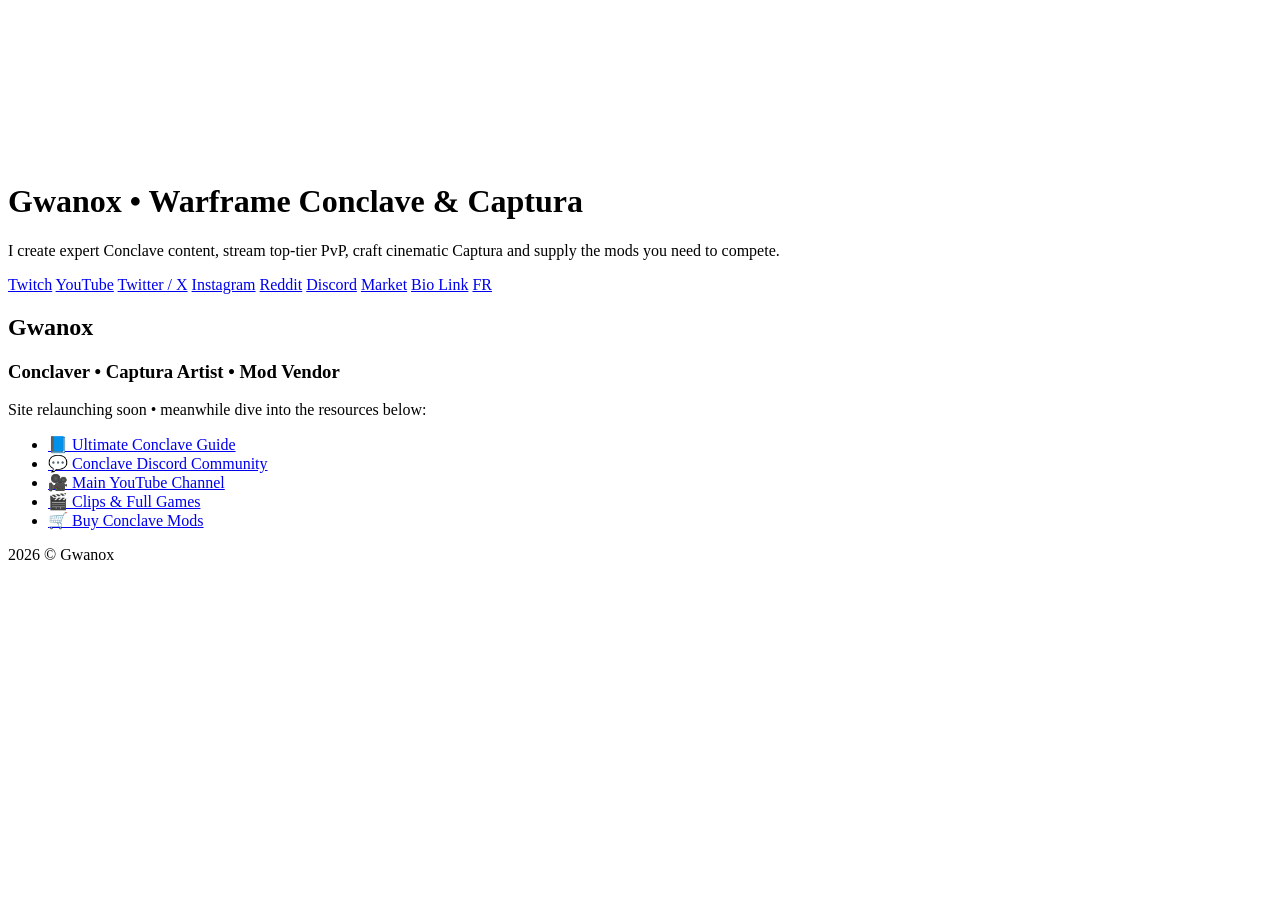
==== index.html @ 88975726 "Create index.html" ====
<!DOCTYPE html>
<html lang="en">
<head>
    <meta charset="UTF-8">
    <meta http-equiv="X-UA-Compatible" content="IE=edge">
    <meta name="viewport" content="width=device-width, initial-scale=1">

    <title>Gwanox • Warframe Conclave & Captura</title>

    <!-- Primary Meta Tags -->
    <meta name="description" content="Gwanox • definitive resource for Warframe PvP (Conclave), high-end Captura art, in-depth YouTube guides and a direct marketplace for Conclave mods.">
    <!-- French description for search engines -->
    <meta name="description" lang="fr" content="Gwanox • la référence ultime pour le PvP Conclave de Warframe, le Captura et les guides vidéo, avec un marché direct pour les mods Conclave.">
    <meta name="keywords" content="gwanox, gwan, gwan warframe, gwanox warframe, warframe pvp, warframe conclave, warframe conclave discord, warframe pvp discord, gwan conclave, gwanox conclave, warframe pvp streamer, warframe conclave streamer, warframe captura, warframe captura artist, warframe conclave mods, warframe market conclave, warframe reddit, gwanox bio link, buy conclave mods, warframe pvp farm, warframe pvp guide, warframe conclave guide">
    <meta name="robots" content="index, follow">
    <meta name="author" content="Gwanox">

    <!-- Alternate language versions -->
    <link rel="alternate" hreflang="en" href="https://gwanox.com/">
    <link rel="alternate" hreflang="fr" href="https://gwanox.com/fr/">
    <link rel="alternate" hreflang="x-default" href="https://gwanox.com/">

    <!-- Open Graph / Facebook -->
    <meta property="og:type" content="website">
    <meta property="og:url" content="https://gwanox.com/">
    <meta property="og:title" content="Gwanox • Warframe Conclave & Captura">
    <meta property="og:description" content="Your hub for Warframe Conclave strategy, PvP streams, Captura art, YouTube guides and the most active Conclave Discord community.">
    <meta property="og:locale" content="en_US">
    <meta property="og:locale:alternate" content="fr_FR">
    <meta property="og:image" content="https://gwanox.com/assets/img/preview.png">

    <!-- Twitter -->
    <meta name="twitter:card" content="summary_large_image">
    <meta name="twitter:site" content="@_Gwanox">
    <meta name="twitter:title" content="Gwanox • Warframe Conclave & Captura">
    <meta name="twitter:description" content="Your hub for Warframe Conclave strategy, PvP streams, Captura art, YouTube guides and the most active Conclave Discord community.">
    <meta name="twitter:image" content="https://gwanox.com/assets/img/preview.png">

    <link rel="canonical" href="https://gwanox.com/">
    <link rel="icon" type="image/png" href="https://gwanox.com/assets/img/favicon.png" sizes="any">
    <link rel="apple-touch-icon" href="https://gwanox.com/assets/img/apple-touch-icon.png">

    <!-- Preload/Preconnect for performance -->
    <link rel="preconnect" href="https://fonts.gstatic.com" crossorigin>

    <!-- Global styles & canvas -->
    <link rel="stylesheet" href="/apps/home/css/canvas.css">
    <link rel="stylesheet" href="https://fonts.googleapis.com/css2?family=Poppins:wght@400;700&display=swap">

    <!-- Structured Data -->
    <script type="application/ld+json">
    {
      "@context": "https://schema.org",
      "@graph": [
        {
          "@type": "Person",
          "@id": "https://gwanox.com/#person",
          "name": "Gwanox",
          "alternateName": "Gwan",
          "url": "https://gwanox.com",
          "image": "https://gwanox.com/assets/img/avatar.jpg",
          "description": "Warframe Conclave guide author, PvP streamer, Captura artist and marketplace seller.",
          "jobTitle": ["Content Creator", "Streamer", "Captura Artist"],
          "sameAs": [
            "https://www.twitch.tv/gwanox",
            "https://twitter.com/_Gwanox",
            "https://www.instagram.com/gwanox",
            "https://discord.gg/conclave",
            "https://www.youtube.com/@gwanox",
            "https://www.youtube.com/@gwanox2",
            "https://warframe.market/profile/gwan",
            "https://www.reddit.com/user/gwanox",
            "https://gwanox.bio.link"
          ],
          "knowsAbout": [
            "Warframe",
            "Warframe Conclave",
            "Warframe PvP",
            "Warframe Captura",
            "Digital Extremes"
          ],
          "knowsLanguage": ["English", "French"]
        },
        {
          "@type": "WebSite",
          "@id": "https://gwanox.com/#website",
          "url": "https://gwanox.com",
          "name": "gwanox.com",
          "publisher": { "@id": "https://gwanox.com/#person" },
          "inLanguage": ["en-US", "fr-FR"]
        },
        {
          "@type": "WebPage",
          "@id": "https://gwanox.com/conclave_guide",
          "url": "https://gwanox.com/conclave_guide",
          "name": "Ultimate Warframe Conclave Guide | Gwanox",
          "isPartOf": { "@id": "https://gwanox.com/#website" },
          "primaryImageOfPage": "https://gwanox.com/assets/img/conclave_guide_preview.png",
          "description": "Step-by-step guide to mastering Warframe Conclave PvP by Gwanox.",
          "inLanguage": "en-US"
        },
        {
          "@type": "WebPage",
          "@id": "https://gwanox.com/fr/conclave_guide",
          "url": "https://gwanox.com/fr/conclave_guide",
          "name": "Guide ultime Conclave Warframe | Gwanox",
          "isPartOf": { "@id": "https://gwanox.com/#website" },
          "primaryImageOfPage": "https://gwanox.com/assets/img/conclave_guide_preview.png",
          "description": "Guide détaillé pour maîtriser le PvP Conclave de Warframe par Gwanox.",
          "inLanguage": "fr-FR"
        },
        {
          "@type": "WebPage",
          "@id": "https://discord.gwanox.com",
          "url": "https://discord.gwanox.com",
          "name": "Warframe Conclave Discord Community | Gwanox",
          "isPartOf": { "@id": "https://gwanox.com/#website" },
          "primaryImageOfPage": "https://gwanox.com/assets/img/discord_preview.png",
          "description": "Join the most active Warframe PvP Discord server, hosted by Gwanox.",
          "inLanguage": "en-US"
        },
        {
          "@type": "WebPage",
          "@id": "https://warframe.market/profile/gwan",
          "url": "https://warframe.market/profile/gwan",
          "name": "Buy Warframe Conclave Mods | Gwanox",
          "isPartOf": { "@id": "https://gwanox.com/#website" },
          "primaryImageOfPage": "https://gwanox.com/assets/img/market_preview.png",
          "description": "Purchase Conclave mods directly from Gwanox on Warframe Market.",
          "inLanguage": "en-US"
        },
        {
          "@type": "WebPage",
          "@id": "https://gwanox.bio.link",
          "url": "https://gwanox.bio.link",
          "name": "All Gwanox Links",
          "isPartOf": { "@id": "https://gwanox.com/#website" },
          "description": "Central link-in-bio hub for every Gwanox platform.",
          "inLanguage": "en-US"
        }
      ]
    }
    </script>
</head>
<body class="antialiased bg-black text-white">

    <!-- full-screen animated background -->
    <canvas id="bg-canvas" class="absolute inset-0 -z-10"></canvas>

    <header class="relative z-10 p-6">
        <h1 class="text-3xl font-bold tracking-tight">Gwanox • Warframe Conclave & Captura</h1>
        <p class="mt-2 max-w-xl opacity-80">I create expert Conclave content, stream top-tier PvP, craft cinematic Captura and supply the mods you need to compete.</p>

        <!-- Social links -->
        <nav aria-label="Social links" class="mt-4 flex flex-wrap gap-4 text-sm">
            <a href="https://www.twitch.tv/gwanox" target="_blank" rel="noopener noreferrer">Twitch</a>
            <a href="https://www.youtube.com/@gwanox" target="_blank" rel="noopener noreferrer">YouTube</a>
            <a href="https://twitter.com/_Gwanox" target="_blank" rel="noopener noreferrer">Twitter / X</a>
            <a href="https://www.instagram.com/gwanox" target="_blank" rel="noopener noreferrer">Instagram</a>
            <a href="https://www.reddit.com/user/gwanox" target="_blank" rel="noopener noreferrer">Reddit</a>
            <a href="https://discord.gg/conclave" target="_blank" rel="noopener noreferrer">Discord</a>
            <a href="https://warframe.market/profile/gwan" target="_blank" rel="noopener noreferrer">Market</a>
            <a href="https://gwanox.bio.link" target="_blank" rel="noopener noreferrer">Bio&nbsp;Link</a>
            <a href="/fr/" class="ml-auto underline hover:opacity-80 text-base">FR</a>
        </nav>
    </header>

    <main id="main" class="relative min-h-screen flex items-center justify-center p-4">
        <noscript>
            <p>You are viewing a simplified version of Gwanox.com. Enable JavaScript for the full interactive experience.</p>
        </noscript>

        <!-- Central glassmorphic card -->
        <section id="hero-card" aria-labelledby="hero-title" class="backdrop-blur bg-white/5 rounded-2xl p-8 text-center shadow-lg max-w-lg w-full">
            <h2 id="hero-title" class="text-4xl font-bold mb-2">Gwanox</h2>
            <h3 class="text-xl font-semibold mb-4">Conclaver • Captura Artist • Mod Vendor</h3>
            <p class="mb-6">Site relaunching soon • meanwhile dive into the resources below:</p>
            <ul class="space-y-3 text-lg">
                <li><a href="/conclave_guide" class="underline hover:opacity-80">📘 Ultimate Conclave Guide</a></li>
                <li><a href="https://discord.gwanox.com" class="underline hover:opacity-80">💬 Conclave Discord Community</a></li>
                <li><a href="https://www.youtube.com/@gwanox" class="underline hover:opacity-80">🎥 Main YouTube Channel</a></li>
                <li><a href="https://www.youtube.com/@gwanox2" class="underline hover:opacity-80">🎬 Clips & Full Games</a></li>
                <li><a href="https://warframe.market/profile/gwan" class="underline hover:opacity-80">🛒 Buy Conclave Mods</a></li>
            </ul>
        </section>
    </main>

    <footer class="relative z-10 p-6 text-center opacity-70 text-sm">
        <span id="year"></span> © Gwanox
    </footer>

    <script>
        // Update the year in the footer automatically
        document.getElementById('year').textContent = new Date().getFullYear();
    </script>

    <!-- Main script as a module -->
    <script type="module" src="/apps/home/js/main.js"></script>
</body>
</html>
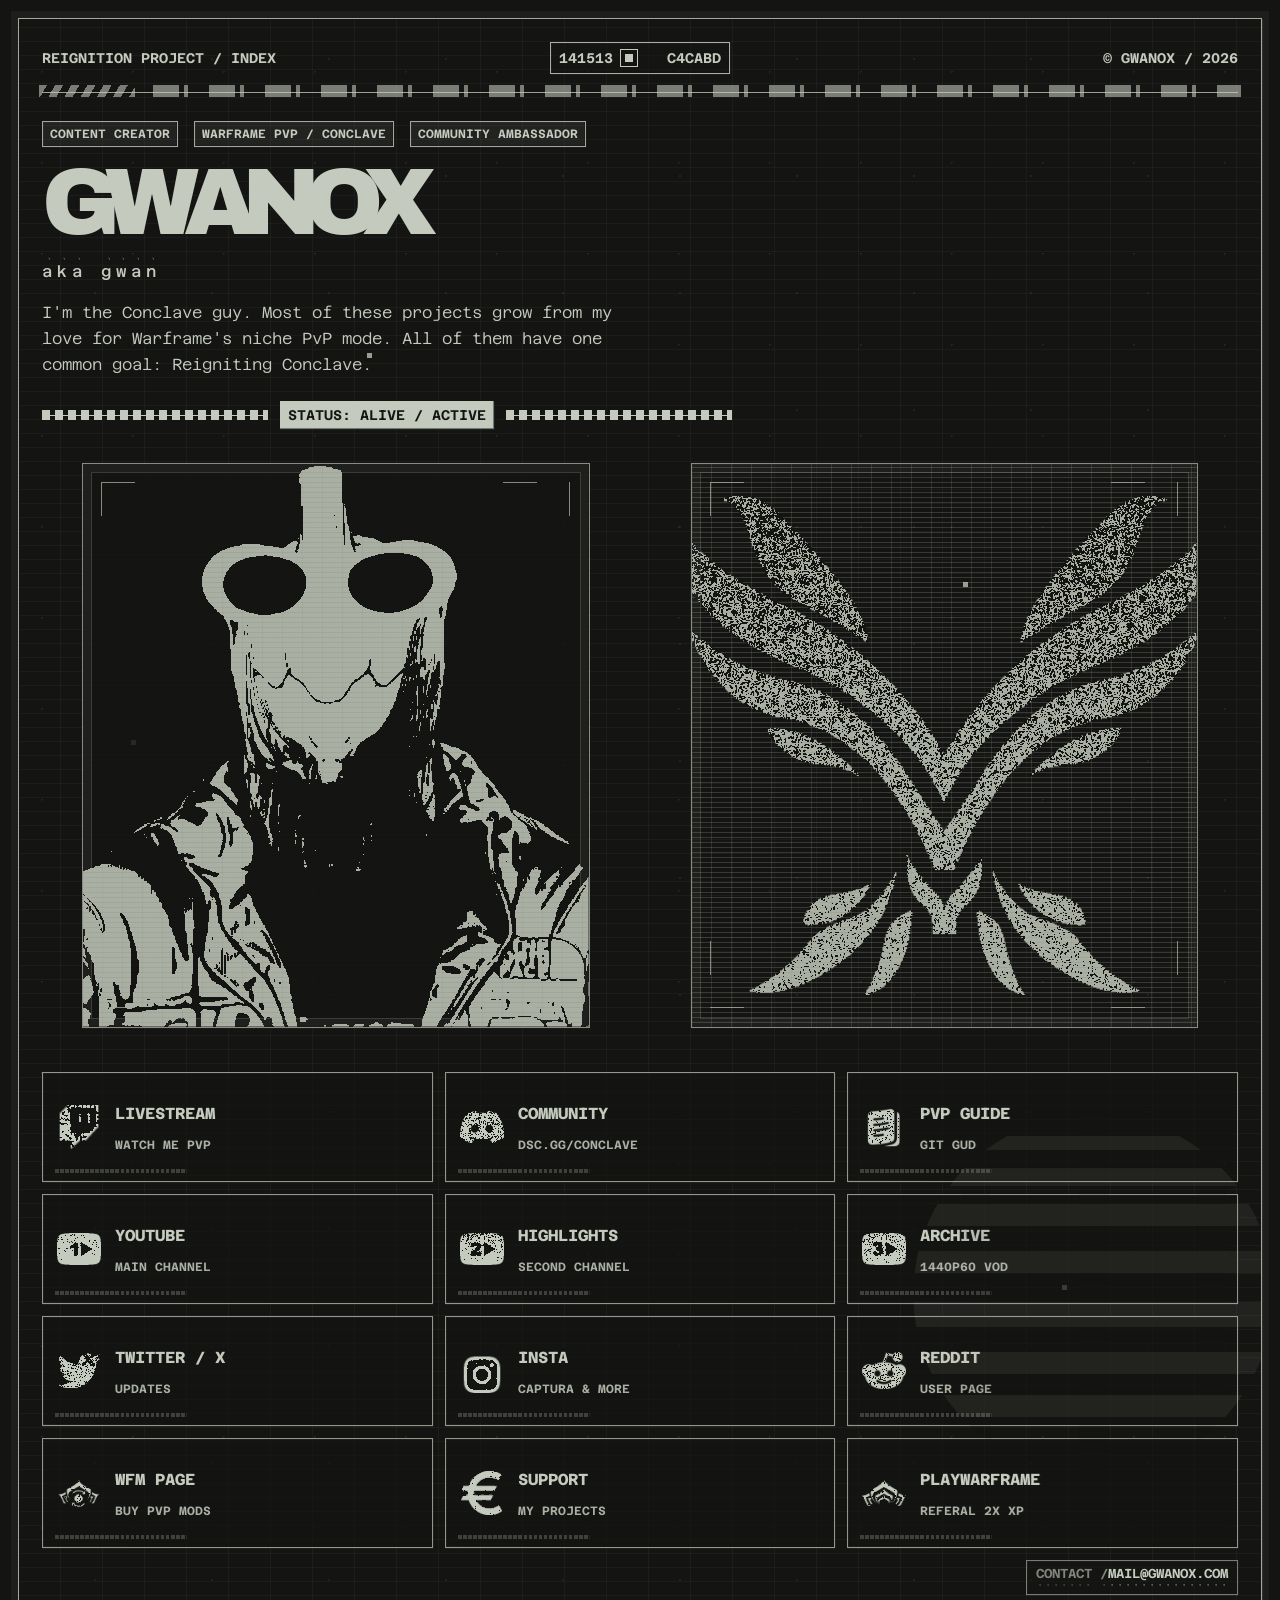
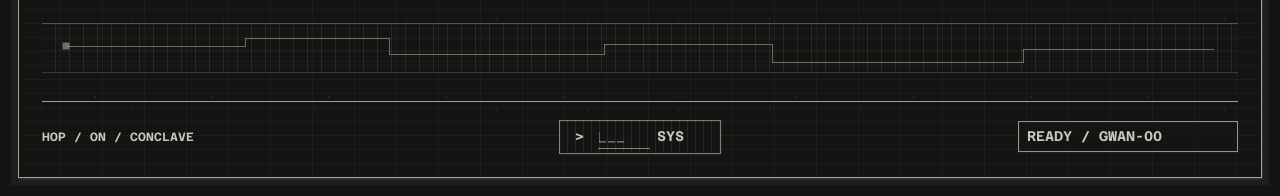
==== commit bae5ec61: "Site 1.0" ====
--- a/index.html
+++ b/index.html
@@ -1,200 +1,547 @@
-<!DOCTYPE html>
+﻿<!doctype html>
 <html lang="en">
 <head>
-    <meta charset="UTF-8">
-    <meta http-equiv="X-UA-Compatible" content="IE=edge">
-    <meta name="viewport" content="width=device-width, initial-scale=1">
-
-    <title>Gwanox • Warframe Conclave & Captura</title>
-
-    <!-- Primary Meta Tags -->
-    <meta name="description" content="Gwanox • definitive resource for Warframe PvP (Conclave), high-end Captura art, in-depth YouTube guides and a direct marketplace for Conclave mods.">
-    <!-- French description for search engines -->
-    <meta name="description" lang="fr" content="Gwanox • la référence ultime pour le PvP Conclave de Warframe, le Captura et les guides vidéo, avec un marché direct pour les mods Conclave.">
-    <meta name="keywords" content="gwanox, gwan, gwan warframe, gwanox warframe, warframe pvp, warframe conclave, warframe conclave discord, warframe pvp discord, gwan conclave, gwanox conclave, warframe pvp streamer, warframe conclave streamer, warframe captura, warframe captura artist, warframe conclave mods, warframe market conclave, warframe reddit, gwanox bio link, buy conclave mods, warframe pvp farm, warframe pvp guide, warframe conclave guide">
-    <meta name="robots" content="index, follow">
-    <meta name="author" content="Gwanox">
-
-    <!-- Alternate language versions -->
-    <link rel="alternate" hreflang="en" href="https://gwanox.com/">
-    <link rel="alternate" hreflang="fr" href="https://gwanox.com/fr/">
-    <link rel="alternate" hreflang="x-default" href="https://gwanox.com/">
-
-    <!-- Open Graph / Facebook -->
-    <meta property="og:type" content="website">
-    <meta property="og:url" content="https://gwanox.com/">
-    <meta property="og:title" content="Gwanox • Warframe Conclave & Captura">
-    <meta property="og:description" content="Your hub for Warframe Conclave strategy, PvP streams, Captura art, YouTube guides and the most active Conclave Discord community.">
-    <meta property="og:locale" content="en_US">
-    <meta property="og:locale:alternate" content="fr_FR">
-    <meta property="og:image" content="https://gwanox.com/assets/img/preview.png">
-
-    <!-- Twitter -->
-    <meta name="twitter:card" content="summary_large_image">
-    <meta name="twitter:site" content="@_Gwanox">
-    <meta name="twitter:title" content="Gwanox • Warframe Conclave & Captura">
-    <meta name="twitter:description" content="Your hub for Warframe Conclave strategy, PvP streams, Captura art, YouTube guides and the most active Conclave Discord community.">
-    <meta name="twitter:image" content="https://gwanox.com/assets/img/preview.png">
-
-    <link rel="canonical" href="https://gwanox.com/">
-    <link rel="icon" type="image/png" href="https://gwanox.com/assets/img/favicon.png" sizes="any">
-    <link rel="apple-touch-icon" href="https://gwanox.com/assets/img/apple-touch-icon.png">
-
-    <!-- Preload/Preconnect for performance -->
-    <link rel="preconnect" href="https://fonts.gstatic.com" crossorigin>
-
-    <!-- Global styles & canvas -->
-    <link rel="stylesheet" href="/apps/home/css/canvas.css">
-    <link rel="stylesheet" href="https://fonts.googleapis.com/css2?family=Poppins:wght@400;700&display=swap">
-
-    <!-- Structured Data -->
-    <script type="application/ld+json">
-    {
-      "@context": "https://schema.org",
-      "@graph": [
-        {
-          "@type": "Person",
-          "@id": "https://gwanox.com/#person",
-          "name": "Gwanox",
-          "alternateName": "Gwan",
-          "url": "https://gwanox.com",
-          "image": "https://gwanox.com/assets/img/avatar.jpg",
-          "description": "Warframe Conclave guide author, PvP streamer, Captura artist and marketplace seller.",
-          "jobTitle": ["Content Creator", "Streamer", "Captura Artist"],
-          "sameAs": [
-            "https://www.twitch.tv/gwanox",
-            "https://twitter.com/_Gwanox",
-            "https://www.instagram.com/gwanox",
-            "https://discord.gg/conclave",
-            "https://www.youtube.com/@gwanox",
-            "https://www.youtube.com/@gwanox2",
-            "https://warframe.market/profile/gwan",
-            "https://www.reddit.com/user/gwanox",
-            "https://gwanox.bio.link"
-          ],
-          "knowsAbout": [
-            "Warframe",
-            "Warframe Conclave",
-            "Warframe PvP",
-            "Warframe Captura",
-            "Digital Extremes"
-          ],
-          "knowsLanguage": ["English", "French"]
-        },
-        {
-          "@type": "WebSite",
-          "@id": "https://gwanox.com/#website",
-          "url": "https://gwanox.com",
-          "name": "gwanox.com",
-          "publisher": { "@id": "https://gwanox.com/#person" },
-          "inLanguage": ["en-US", "fr-FR"]
-        },
-        {
-          "@type": "WebPage",
-          "@id": "https://gwanox.com/conclave_guide",
-          "url": "https://gwanox.com/conclave_guide",
-          "name": "Ultimate Warframe Conclave Guide | Gwanox",
-          "isPartOf": { "@id": "https://gwanox.com/#website" },
-          "primaryImageOfPage": "https://gwanox.com/assets/img/conclave_guide_preview.png",
-          "description": "Step-by-step guide to mastering Warframe Conclave PvP by Gwanox.",
-          "inLanguage": "en-US"
-        },
-        {
-          "@type": "WebPage",
-          "@id": "https://gwanox.com/fr/conclave_guide",
-          "url": "https://gwanox.com/fr/conclave_guide",
-          "name": "Guide ultime Conclave Warframe | Gwanox",
-          "isPartOf": { "@id": "https://gwanox.com/#website" },
-          "primaryImageOfPage": "https://gwanox.com/assets/img/conclave_guide_preview.png",
-          "description": "Guide détaillé pour maîtriser le PvP Conclave de Warframe par Gwanox.",
-          "inLanguage": "fr-FR"
-        },
-        {
-          "@type": "WebPage",
-          "@id": "https://discord.gwanox.com",
-          "url": "https://discord.gwanox.com",
-          "name": "Warframe Conclave Discord Community | Gwanox",
-          "isPartOf": { "@id": "https://gwanox.com/#website" },
-          "primaryImageOfPage": "https://gwanox.com/assets/img/discord_preview.png",
-          "description": "Join the most active Warframe PvP Discord server, hosted by Gwanox.",
-          "inLanguage": "en-US"
-        },
-        {
-          "@type": "WebPage",
-          "@id": "https://warframe.market/profile/gwan",
-          "url": "https://warframe.market/profile/gwan",
-          "name": "Buy Warframe Conclave Mods | Gwanox",
-          "isPartOf": { "@id": "https://gwanox.com/#website" },
-          "primaryImageOfPage": "https://gwanox.com/assets/img/market_preview.png",
-          "description": "Purchase Conclave mods directly from Gwanox on Warframe Market.",
-          "inLanguage": "en-US"
-        },
-        {
-          "@type": "WebPage",
-          "@id": "https://gwanox.bio.link",
-          "url": "https://gwanox.bio.link",
-          "name": "All Gwanox Links",
-          "isPartOf": { "@id": "https://gwanox.com/#website" },
-          "description": "Central link-in-bio hub for every Gwanox platform.",
-          "inLanguage": "en-US"
+  <meta charset="utf-8">
+  <meta http-equiv="X-UA-Compatible" content="IE=edge">
+  <meta name="viewport" content="width=device-width, initial-scale=1">
+  <meta name="color-scheme" content="dark light">
+  <meta name="theme-color" content="#141513">
+
+  <title>Gwanox - Warframe Conclave PvP Resources and Captura</title>
+  <meta name="description" content="Gwanox maintains Warframe Conclave PvP resources: a Conclave guide, live matches, video archives, Captura work, mod inventory, the Conclave Reignited Discord server and a Warframe referral.">
+  <meta name="keywords" content="gwanox, gwan, gwan warframe, warframe pvp, warframe conclave, warframe conclave pvp, warframe conclave guide, warframe pvp guide, conclave mods, conclave discord, conclave reignited, warframe captura, captura artist, warframe market gwan, warframe pvp streamer">
+  <meta name="subject" content="Warframe Conclave PvP resources, guides, streams and Captura by Gwanox">
+  <meta name="classification" content="Warframe Conclave, Warframe PvP, gaming resources">
+  <meta name="robots" content="index, follow, max-image-preview:large">
+  <meta name="author" content="Gwanox">
+  <meta name="creator" content="Gwanox">
+  <meta name="application-name" content="gwanox.com">
+
+  <link rel="canonical" href="https://gwanox.com/">
+  <link rel="alternate" hreflang="en" href="https://gwanox.com/">
+  <link rel="alternate" hreflang="x-default" href="https://gwanox.com/">
+  <link rel="sitemap" type="application/xml" href="/sitemap.xml">
+  <link rel="preload" as="font" href="assets/fonts/AzeretMono-Variable.ttf" type="font/ttf" crossorigin>
+  <link rel="preload" as="font" href="assets/fonts/ArchivoBlack-Regular.ttf" type="font/ttf" crossorigin>
+  <link rel="preload" as="image" href="assets/logos/gwanox.jpg">
+  <link rel="preload" as="image" href="assets/logos/conclave.png">
+  <link rel="icon" type="image/svg+xml" href="data:image/svg+xml,%3Csvg xmlns='http://www.w3.org/2000/svg' viewBox='0 0 32 32'%3E%3Crect width='32' height='32' fill='%23141513'/%3E%3Cpath d='M7 7h18v4H7zm4 7h10v4H11zm-4 7h18v4H7z' fill='%23c4cabd'/%3E%3C/svg%3E">
+  <link rel="apple-touch-icon" href="assets/logos/gwanox.jpg">
+
+  <meta property="og:type" content="website">
+  <meta property="og:site_name" content="gwanox.com">
+  <meta property="og:url" content="https://gwanox.com/">
+  <meta property="og:title" content="Gwanox - Warframe Conclave PvP Resources and Captura">
+  <meta property="og:description" content="Warframe Conclave PvP resources, live matches, video archives, Captura work, mod inventory, Conclave Reignited Discord access and a Warframe referral.">
+  <meta property="og:locale" content="en_US">
+  <meta property="og:image" content="https://gwanox.com/assets/logos/gwanox.jpg">
+  <meta property="og:image:alt" content="Gwanox avatar">
+
+  <meta name="twitter:card" content="summary_large_image">
+  <meta name="twitter:site" content="@_Gwanox">
+  <meta name="twitter:creator" content="@_Gwanox">
+  <meta name="twitter:title" content="Gwanox - Warframe Conclave PvP Resources and Captura">
+  <meta name="twitter:description" content="Warframe Conclave PvP resources, live matches, video archives, Captura work, mod inventory, Conclave Reignited Discord access and a Warframe referral.">
+  <meta name="twitter:image" content="https://gwanox.com/assets/logos/gwanox.jpg">
+  <meta name="twitter:image:alt" content="Gwanox avatar">
+
+  <!-- [SEO JSON-LD] Keep the ItemList below in the same order as the visible link cards. -->
+  <script type="application/ld+json">
+  {
+    "@context": "https://schema.org",
+    "@graph": [
+      {
+        "@type": "Person",
+        "@id": "https://gwanox.com/#person",
+        "name": "Gwanox",
+        "alternateName": ["Gwan", "_Gwanox", "-Gwanox"],
+        "url": "https://gwanox.com/",
+        "email": "mailto:mail@gwanox.com",
+        "image": "https://gwanox.com/assets/logos/gwanox.jpg",
+        "description": "Warframe Conclave PvP resource author, PvP streamer, Captura artist and Conclave mod seller.",
+        "sameAs": [
+          "https://www.twitch.tv/gwanox",
+          "https://twitter.com/_Gwanox",
+          "https://x.com/_Gwanox",
+          "https://www.youtube.com/@gwanox",
+          "https://www.youtube.com/@gwanox2",
+          "https://www.youtube.com/@gwanoxVOD",
+          "https://www.instagram.com/gwanox",
+          "https://www.reddit.com/user/gwanox",
+          "https://warframe.market/profile/gwan",
+          "https://gwanox.bio.link"
+        ],
+        "knowsAbout": [
+          "Warframe",
+          "Warframe Conclave",
+          "Warframe PvP",
+          "Warframe Captura",
+          "Digital Extremes",
+          "Conclave Reignited"
+        ],
+        "knowsLanguage": ["English"],
+        "affiliation": {"@id": "https://gwanox.com/#conclave-reignited"}
+      },
+      {
+        "@type": "WebSite",
+        "@id": "https://gwanox.com/#website",
+        "url": "https://gwanox.com/",
+        "name": "gwanox.com",
+        "publisher": {"@id": "https://gwanox.com/#person"},
+        "inLanguage": "en-US",
+        "hasPart": [
+          {"@id": "https://gwanox.com/warframe-pvp-discord-conclave/#webpage"},
+          {"@id": "https://gwanox.com/conclave_guide/#webpage"},
+          {"@id": "https://gwanox.com/warframe-pvp/#webpage"}
+        ]
+      },
+      {
+        "@type": "WebPage",
+        "@id": "https://gwanox.com/warframe-pvp-discord-conclave/#webpage",
+        "url": "https://gwanox.com/warframe-pvp-discord-conclave/",
+        "name": "Warframe PvP Discord - Conclave Reignited | Gwanox",
+        "isPartOf": {"@id": "https://gwanox.com/#website"},
+        "about": {"@id": "https://gwanox.com/#conclave-reignited"}
+      },
+      {
+        "@type": "WebPage",
+        "@id": "https://gwanox.com/warframe-pvp/#webpage",
+        "url": "https://gwanox.com/warframe-pvp/",
+        "name": "Warframe PvP / Conclave - Gwanox",
+        "isPartOf": {"@id": "https://gwanox.com/#website"},
+        "about": {"@id": "https://gwanox.com/#person"}
+      },
+      {
+        "@type": "Article",
+        "@id": "https://gwanox.com/conclave_guide/#webpage",
+        "url": "https://gwanox.com/conclave_guide/",
+        "name": "Warframe Conclave Guide - Gwanox",
+        "isPartOf": {"@id": "https://gwanox.com/#website"},
+        "author": {"@id": "https://gwanox.com/#person"}
+      },
+      {
+        "@type": "WebPage",
+        "@id": "https://www.twitch.tv/gwanox#webpage",
+        "url": "https://www.twitch.tv/gwanox",
+        "name": "Gwanox Twitch Warframe PvP streams",
+        "about": {"@id": "https://gwanox.com/#person"}
+      },
+      {
+        "@type": "WebPage",
+        "@id": "https://discord.gg/conclave#webpage",
+        "url": "https://discord.gg/conclave",
+        "name": "Warframe PvP Discord invite",
+        "about": {"@id": "https://gwanox.com/#conclave-reignited"}
+      },
+      {
+        "@type": "ProfilePage",
+        "@id": "https://gwanox.com/#profile",
+        "url": "https://gwanox.com/",
+        "name": "Gwanox",
+        "isPartOf": {"@id": "https://gwanox.com/#website"},
+        "about": {"@id": "https://gwanox.com/#person"},
+        "keywords": ["Warframe Conclave", "Warframe PvP", "Warframe Conclave guide", "Warframe PvP guide", "Conclave Reignited", "Conclave mods", "Warframe Captura"],
+        "mentions": [
+          {"@id": "https://gwanox.com/warframe-pvp-discord-conclave/#webpage"},
+          {"@id": "https://gwanox.com/warframe-pvp/#webpage"},
+          {"@id": "https://gwanox.com/conclave_guide/#webpage"},
+          {"@id": "https://www.twitch.tv/gwanox#webpage"},
+          {"@id": "https://discord.gg/conclave#webpage"},
+          {"@id": "https://gwanox.com/#term-warframe-conclave"},
+          {"@id": "https://gwanox.com/#term-warframe-pvp"},
+          {"@id": "https://gwanox.com/#term-conclave-guide"},
+          {"@id": "https://gwanox.com/#term-conclave-mods"},
+          {"@id": "https://gwanox.com/#conclave-reignited"},
+          {"@id": "https://gwanox.com/#term-conclave-reignited"}
+        ],
+        "primaryImageOfPage": {
+          "@type": "ImageObject",
+          "url": "https://gwanox.com/assets/logos/gwanox.jpg",
+          "caption": "Gwanox avatar"
         }
-      ]
-    }
-    </script>
+      },
+      {
+        "@type": "SiteNavigationElement",
+        "@id": "https://gwanox.com/#site-navigation",
+        "name": [
+          "Warframe PvP Discord",
+          "Warframe Conclave Guide",
+          "Warframe PvP / Conclave"
+        ],
+        "url": [
+          "https://gwanox.com/warframe-pvp-discord-conclave/",
+          "https://gwanox.com/conclave_guide/",
+          "https://gwanox.com/warframe-pvp/"
+        ]
+      },
+      {
+        "@type": "ItemList",
+        "@id": "https://gwanox.com/#priority-pages",
+        "name": "Primary Gwanox pages",
+        "itemListElement": [
+          {"@type": "ListItem", "position": 1, "name": "Warframe PvP Discord", "url": "https://gwanox.com/warframe-pvp-discord-conclave/"},
+          {"@type": "ListItem", "position": 2, "name": "Warframe Conclave Guide", "url": "https://gwanox.com/conclave_guide/"},
+          {"@type": "ListItem", "position": 3, "name": "Warframe PvP / Conclave", "url": "https://gwanox.com/warframe-pvp/"}
+        ]
+      },
+      {
+        "@type": "ItemList",
+        "@id": "https://gwanox.com/#links",
+        "name": "Gwanox links",
+        "itemListElement": [
+          {"@type": "ListItem", "position": 1, "name": "Twitch Warframe PvP Streams", "url": "https://www.twitch.tv/gwanox"},
+          {"@type": "ListItem", "position": 2, "name": "Conclave Discord", "url": "https://discord.gg/conclave"},
+          {"@type": "ListItem", "position": 3, "name": "Conclave Guide", "url": "https://gwanox.com/conclave_guide/"},
+          {"@type": "ListItem", "position": 4, "name": "YouTube Warframe PvP Channel", "url": "https://www.youtube.com/@gwanox"},
+          {"@type": "ListItem", "position": 5, "name": "Warframe PvP Highlights", "url": "https://www.youtube.com/@gwanox2"},
+          {"@type": "ListItem", "position": 6, "name": "Warframe PvP Stream Archive", "url": "https://www.youtube.com/@gwanoxVOD"},
+          {"@type": "ListItem", "position": 7, "name": "Gwanox X Updates", "url": "https://twitter.com/_Gwanox"},
+          {"@type": "ListItem", "position": 8, "name": "Warframe Captura", "url": "https://www.instagram.com/gwanox"},
+          {"@type": "ListItem", "position": 9, "name": "Gwanox Reddit", "url": "https://www.reddit.com/user/gwanox"},
+          {"@type": "ListItem", "position": 10, "name": "Conclave Mods", "url": "https://warframe.market/profile/gwan"},
+          {"@type": "ListItem", "position": 11, "name": "Support Gwanox", "url": "https://streamelements.com/gwanox/tip"},
+          {"@type": "ListItem", "position": 12, "name": "Warframe Referral", "url": "https://playwarframe.gwanox.com"}
+        ]
+      },
+      {
+        "@type": "Organization",
+        "@id": "https://gwanox.com/#conclave-reignited",
+        "name": "Conclave Reignited",
+        "alternateName": ["Warframe PvP Discord", "Warframe Conclave Discord", "Conclave Discord"],
+        "url": "https://discord.com/servers/conclave-reignited-315396989787439118",
+        "sameAs": [
+          "https://discord.gg/conclave",
+          "https://discord.com/servers/conclave-reignited-315396989787439118"
+        ],
+        "member": {"@id": "https://gwanox.com/#person"},
+        "description": "Active Warframe PvP Discord community for Conclave players, associated with Gwanox."
+      },
+      {
+        "@type": "DefinedTerm",
+        "@id": "https://gwanox.com/#term-warframe-conclave",
+        "name": "Warframe Conclave",
+        "description": "The player-versus-player mode and community around Warframe Conclave."
+      },
+      {
+        "@type": "DefinedTerm",
+        "@id": "https://gwanox.com/#term-warframe-pvp",
+        "name": "Warframe PvP",
+        "description": "Competitive player-versus-player resources, matches, videos and guides for Warframe."
+      },
+      {
+        "@type": "DefinedTerm",
+        "@id": "https://gwanox.com/#term-conclave-guide",
+        "name": "Warframe Conclave guide",
+        "description": "Guide material for Warframe Conclave fundamentals, PvP practice and player resources."
+      },
+      {
+        "@type": "DefinedTerm",
+        "@id": "https://gwanox.com/#term-conclave-mods",
+        "name": "Conclave mods",
+        "description": "Warframe Conclave mod inventory and trading reference."
+      },
+      {
+        "@type": "DefinedTerm",
+        "@id": "https://gwanox.com/#term-conclave-reignited",
+        "name": "Conclave Reignited",
+        "url": "https://discord.com/servers/conclave-reignited-315396989787439118",
+        "description": "Warframe Conclave PvP Discord community server linked from Gwanox."
+      }
+    ]
+  }
+  </script>
+
+  <link rel="stylesheet" href="assets/css/site.css">
+  <style>
+    /* Keep SVG filter bindings inline so document-fragment filters resolve reliably. */
+    .photo-filter { filter: url("#duo-photo-dark"); }
+    .logo-filter { filter: url("#duo-logo-dark"); }
+    [data-theme="paper"] .photo-filter { filter: url("#duo-photo-paper"); }
+    [data-theme="paper"] .logo-filter { filter: url("#duo-logo-paper"); }
+    .channel:hover .mark-img { filter: url("#duo-logo-paper"); }
+    [data-theme="paper"] .channel:hover .mark-img { filter: url("#duo-logo-dark"); }
+  </style>
 </head>
-<body class="antialiased bg-black text-white">
-
-    <!-- full-screen animated background -->
-    <canvas id="bg-canvas" class="absolute inset-0 -z-10"></canvas>
-
-    <header class="relative z-10 p-6">
-        <h1 class="text-3xl font-bold tracking-tight">Gwanox • Warframe Conclave & Captura</h1>
-        <p class="mt-2 max-w-xl opacity-80">I create expert Conclave content, stream top-tier PvP, craft cinematic Captura and supply the mods you need to compete.</p>
-
-        <!-- Social links -->
-        <nav aria-label="Social links" class="mt-4 flex flex-wrap gap-4 text-sm">
-            <a href="https://www.twitch.tv/gwanox" target="_blank" rel="noopener noreferrer">Twitch</a>
-            <a href="https://www.youtube.com/@gwanox" target="_blank" rel="noopener noreferrer">YouTube</a>
-            <a href="https://twitter.com/_Gwanox" target="_blank" rel="noopener noreferrer">Twitter / X</a>
-            <a href="https://www.instagram.com/gwanox" target="_blank" rel="noopener noreferrer">Instagram</a>
-            <a href="https://www.reddit.com/user/gwanox" target="_blank" rel="noopener noreferrer">Reddit</a>
-            <a href="https://discord.gg/conclave" target="_blank" rel="noopener noreferrer">Discord</a>
-            <a href="https://warframe.market/profile/gwan" target="_blank" rel="noopener noreferrer">Market</a>
-            <a href="https://gwanox.bio.link" target="_blank" rel="noopener noreferrer">Bio&nbsp;Link</a>
-            <a href="/fr/" class="ml-auto underline hover:opacity-80 text-base">FR</a>
-        </nav>
-    </header>
-
-    <main id="main" class="relative min-h-screen flex items-center justify-center p-4">
-        <noscript>
-            <p>You are viewing a simplified version of Gwanox.com. Enable JavaScript for the full interactive experience.</p>
-        </noscript>
-
-        <!-- Central glassmorphic card -->
-        <section id="hero-card" aria-labelledby="hero-title" class="backdrop-blur bg-white/5 rounded-2xl p-8 text-center shadow-lg max-w-lg w-full">
-            <h2 id="hero-title" class="text-4xl font-bold mb-2">Gwanox</h2>
-            <h3 class="text-xl font-semibold mb-4">Conclaver • Captura Artist • Mod Vendor</h3>
-            <p class="mb-6">Site relaunching soon • meanwhile dive into the resources below:</p>
-            <ul class="space-y-3 text-lg">
-                <li><a href="/conclave_guide" class="underline hover:opacity-80">📘 Ultimate Conclave Guide</a></li>
-                <li><a href="https://discord.gwanox.com" class="underline hover:opacity-80">💬 Conclave Discord Community</a></li>
-                <li><a href="https://www.youtube.com/@gwanox" class="underline hover:opacity-80">🎥 Main YouTube Channel</a></li>
-                <li><a href="https://www.youtube.com/@gwanox2" class="underline hover:opacity-80">🎬 Clips & Full Games</a></li>
-                <li><a href="https://warframe.market/profile/gwan" class="underline hover:opacity-80">🛒 Buy Conclave Mods</a></li>
-            </ul>
-        </section>
-    </main>
-
-    <footer class="relative z-10 p-6 text-center opacity-70 text-sm">
-        <span id="year"></span> © Gwanox
-    </footer>
-
-    <script>
-        // Update the year in the footer automatically
-        document.getElementById('year').textContent = new Date().getFullYear();
-    </script>
-
-    <!-- Main script as a module -->
-    <script type="module" src="/apps/home/js/main.js"></script>
+<body data-theme="dark">
+  <!-- [SVG FILTERS] Inline because fragment filters are more reliable from the document. -->
+  <svg class="svg-defs" aria-hidden="true" focusable="false">
+    <filter id="duo-photo-dark" color-interpolation-filters="sRGB">
+      <feColorMatrix result="gray" type="matrix" values=".2126 .7152 .0722 0 0 .2126 .7152 .0722 0 0 .2126 .7152 .0722 0 0 0 0 0 1 0"/>
+      <feComponentTransfer in="gray" result="lifted">
+        <feFuncR type="gamma" amplitude="1" exponent="1.16" offset=".10"/>
+        <feFuncG type="gamma" amplitude="1" exponent="1.16" offset=".10"/>
+        <feFuncB type="gamma" amplitude="1" exponent="1.16" offset=".10"/>
+      </feComponentTransfer>
+      <feComponentTransfer in="lifted" result="mono">
+        <feFuncR type="discrete" tableValues="0 0 0 0 0 1 1 1 1 1 1 1"/>
+        <feFuncG type="discrete" tableValues="0 0 0 0 0 1 1 1 1 1 1 1"/>
+        <feFuncB type="discrete" tableValues="0 0 0 0 0 1 1 1 1 1 1 1"/>
+      </feComponentTransfer>
+      <feColorMatrix in="mono" type="matrix" values=".69020 0 0 0 .07843 .70980 0 0 0 .08235 .66667 0 0 0 .07451 0 0 0 1 0"/>
+    </filter>
+    <filter id="duo-photo-paper" color-interpolation-filters="sRGB">
+      <feColorMatrix result="gray" type="matrix" values=".2126 .7152 .0722 0 0 .2126 .7152 .0722 0 0 .2126 .7152 .0722 0 0 0 0 0 1 0"/>
+      <feComponentTransfer in="gray" result="lifted">
+        <feFuncR type="gamma" amplitude="1" exponent="1.16" offset=".10"/>
+        <feFuncG type="gamma" amplitude="1" exponent="1.16" offset=".10"/>
+        <feFuncB type="gamma" amplitude="1" exponent="1.16" offset=".10"/>
+      </feComponentTransfer>
+      <feComponentTransfer in="lifted" result="mono">
+        <feFuncR type="discrete" tableValues="0 0 0 0 0 1 1 1 1 1 1 1"/>
+        <feFuncG type="discrete" tableValues="0 0 0 0 0 1 1 1 1 1 1 1"/>
+        <feFuncB type="discrete" tableValues="0 0 0 0 0 1 1 1 1 1 1 1"/>
+      </feComponentTransfer>
+      <feColorMatrix in="mono" type="matrix" values="-.69020 0 0 0 .76863 -.70980 0 0 0 .79216 -.66667 0 0 0 .74118 0 0 0 1 0"/>
+    </filter>
+    <filter id="duo-logo-dark" color-interpolation-filters="sRGB">
+      <feColorMatrix result="gray" type="matrix" values=".2126 .7152 .0722 0 0 .2126 .7152 .0722 0 0 .2126 .7152 .0722 0 0 0 0 0 1 0"/>
+      <feComponentTransfer in="gray" result="lifted">
+        <feFuncR type="gamma" amplitude="1" exponent="1.16" offset=".10"/>
+        <feFuncG type="gamma" amplitude="1" exponent="1.16" offset=".10"/>
+        <feFuncB type="gamma" amplitude="1" exponent="1.16" offset=".10"/>
+      </feComponentTransfer>
+      <feComponentTransfer in="lifted" result="mono">
+        <feFuncR type="discrete" tableValues="0 0 0 0 0 1 1 1 1 1 1 1"/>
+        <feFuncG type="discrete" tableValues="0 0 0 0 0 1 1 1 1 1 1 1"/>
+        <feFuncB type="discrete" tableValues="0 0 0 0 0 1 1 1 1 1 1 1"/>
+      </feComponentTransfer>
+      <feColorMatrix in="mono" type="matrix" values="-.69020 0 0 0 .76863 -.70980 0 0 0 .79216 -.66667 0 0 0 .74118 0 0 0 1 0"/>
+    </filter>
+    <filter id="duo-logo-paper" color-interpolation-filters="sRGB">
+      <feColorMatrix result="gray" type="matrix" values=".2126 .7152 .0722 0 0 .2126 .7152 .0722 0 0 .2126 .7152 .0722 0 0 0 0 0 1 0"/>
+      <feComponentTransfer in="gray" result="lifted">
+        <feFuncR type="gamma" amplitude="1" exponent="1.16" offset=".10"/>
+        <feFuncG type="gamma" amplitude="1" exponent="1.16" offset=".10"/>
+        <feFuncB type="gamma" amplitude="1" exponent="1.16" offset=".10"/>
+      </feComponentTransfer>
+      <feComponentTransfer in="lifted" result="mono">
+        <feFuncR type="discrete" tableValues="0 0 0 0 0 1 1 1 1 1 1 1"/>
+        <feFuncG type="discrete" tableValues="0 0 0 0 0 1 1 1 1 1 1 1"/>
+        <feFuncB type="discrete" tableValues="0 0 0 0 0 1 1 1 1 1 1 1"/>
+      </feComponentTransfer>
+      <feColorMatrix in="mono" type="matrix" values=".69020 0 0 0 .07843 .70980 0 0 0 .08235 .66667 0 0 0 .07451 0 0 0 1 0"/>
+    </filter>
+  </svg>
+
+  <div class="aim-layer" id="aimLayer" aria-label="Background aim trainer"></div>
+  <div class="aim-hud" id="aimHud" aria-live="polite" hidden>
+    <span>TIME <strong id="aimTime">00:00</strong></span>
+    <span>ACC <strong id="aimAccuracy">100%</strong></span>
+    <span>LIVES <strong id="aimLives">3</strong></span>
+    <span>HITS <strong id="aimHits">0</strong></span>
+  </div>
+  <div class="aim-result" id="aimResult" role="dialog" aria-live="polite" hidden>
+    <button class="aim-close" id="aimClose" type="button" aria-label="Dismiss score">X</button>
+    <strong>AIM SESH LOST</strong>
+    <span id="aimSummary">0 hits / 100% / 00:00</span>
+    <button id="aimShare" type="button">Copy Score</button>
+  </div>
+  <aside class="filter-lab" id="filterLab" aria-label="Temporary image filter controls" hidden>
+    <strong>FILTER LAB / TEMP</strong>
+    <label>
+      <span>Gamma</span>
+      <input id="filterGamma" type="range" min="0.45" max="1.45" step="0.01" value="1.16">
+      <output id="filterGammaValue">1.16</output>
+    </label>
+    <label>
+      <span>Lift</span>
+      <input id="filterLift" type="range" min="0" max="0.18" step="0.01" value="0.10">
+      <output id="filterLiftValue">0.10</output>
+    </label>
+    <label>
+      <span>Cutoff</span>
+      <input id="filterCutoff" type="range" min="10" max="80" step="1" value="41">
+      <output id="filterCutoffValue">41</output>
+    </label>
+    <code id="filterReadout">gamma=1.16 lift=0.10 cutoff=41 table=0 0 0 0 0 1 1 1 1 1 1 1</code>
+  </aside>
+
+  <!-- [VISIBLE CONTENT] The page is crawlable HTML; JS only adds interaction. -->
+  <main class="site" id="main">
+    <section class="micrographic" aria-labelledby="site-title">
+      <div class="motion-layer" id="motionLayer" aria-hidden="true">
+        <span class="ticker"></span>
+        <span class="factory-blip"></span>
+        <span class="factory-blip"></span>
+        <span class="factory-blip"></span>
+        <span class="factory-blip"></span>
+      </div>
+
+      <div class="panel">
+        <header class="databar">
+          <span>Reignition PROJECT  / Index</span>
+          <button class="theme-toggle" id="themeToggle" type="button" aria-pressed="false">
+            <span>141513</span>
+            <span class="toggle-cell" aria-hidden="true"></span>
+            <span>C4CABD</span>
+          </button>
+          <span class="right">© Gwanox / <script>document.write(new Date().getFullYear())</script></span>
+        </header>
+
+        <div class="content">
+          <section class="identity" aria-label="Gwanox profile">
+            <div class="eyebrow">
+              <span>Content Creator</span>
+              <a href="/warframe-pvp/">Warframe PvP / Conclave</a>
+              <a href="/warframe-pvp-discord-conclave/">Community Ambassador</a>
+            </div>
+
+            <h1 id="site-title"><span class="title-word">GWANOX</span><span class="aka">aka gwan</span></h1>
+
+            <p class="lead">
+              I'm the Conclave guy. Most of these projects grow from my love for Warframe's niche PvP mode. All of them have one common goal: Reigniting Conclave.
+            </p>
+
+            <div class="stat-strip" aria-hidden="true"><span>status: alive / active</span></div>
+
+            <div class="image-array">
+              <figure class="portrait">
+                <img class="photo-filter" src="assets/logos/gwanox.jpg" alt="Gwanox avatar" width="400" height="400" decoding="async">
+                <figcaption class="sr-only">Gwanox avatar processed through a two-color retro image filter.</figcaption>
+              </figure>
+              <figure class="sigil-box">
+                <img class="logo-filter" src="assets/logos/conclave.png" alt="Conclave emblem" width="512" height="512" decoding="async">
+                <figcaption class="sr-only">Conclave emblem processed through a two-color retro image filter.</figcaption>
+              </figure>
+            </div>
+          </section>
+
+          <!-- [LINK CARDS] Add cards here, then mirror name/url in the JSON-LD ItemList. -->
+          <nav class="links" aria-label="Gwanox links">
+
+            <a class="channel" href="https://www.twitch.tv/gwanox" target="_blank" rel="noopener noreferrer me" data-status="Broadcast / live matches" data-id="twitch">
+              <img class="mark mark-img logo-filter" src="assets/logos/twitch.png" alt="" width="128" height="128" decoding="async" aria-hidden="true">
+              <strong>Livestream</strong>
+              <small>Watch me PvP</small>
+            </a>
+
+            <a class="channel" href="https://discord.gg/conclave" target="_blank" rel="noopener noreferrer me" data-status="Warframe PvP Discord / active server" data-id="discord">
+              <img class="mark mark-img logo-filter" src="assets/logos/discord.png" alt="" width="128" height="128" decoding="async" aria-hidden="true">
+              <strong>Community</strong>
+              <small>dsc.gg/conclave</small>
+            </a>
+
+            <a class="channel" href="/conclave_guide/" data-status="Guide / PvP fundamentals" data-id="guide">
+              <img class="mark mark-img logo-filter" src="assets/logos/guide.png" alt="" width="128" height="128" decoding="async" aria-hidden="true">
+              <strong>PvP Guide</strong>
+              <small>Git gud</small>
+            </a>
+
+            <a class="channel" href="https://www.youtube.com/@gwanox" target="_blank" rel="noopener noreferrer me" data-status="Channel / edits and guides" data-id="youtube">
+              <img class="mark mark-img logo-filter" src="assets/logos/youtube.png" alt="" width="128" height="128" decoding="async" aria-hidden="true">
+              <strong>YouTube</strong>
+              <small>Main channel</small>
+            </a>
+
+            <a class="channel" href="https://www.youtube.com/@gwanox2" target="_blank" rel="noopener noreferrer me" data-status="Second channel / compact cuts" data-id="clips">
+              <img class="mark mark-img logo-filter" src="assets/logos/clips.png" alt="" width="128" height="128" decoding="async" aria-hidden="true">
+              <strong>Highlights</strong>
+              <small>Second channel</small>
+            </a>
+
+            <a class="channel" href="https://www.youtube.com/@gwanoxVOD" target="_blank" rel="noopener noreferrer me" data-status="Archive / 1440p60 streams" data-id="vod">
+              <img class="mark mark-img logo-filter" src="assets/logos/vod.png" alt="" width="128" height="128" decoding="async" aria-hidden="true">
+              <strong>Archive</strong>
+              <small>1440p60 VOD</small>
+            </a>
+
+            <a class="channel" href="https://twitter.com/_Gwanox" target="_blank" rel="noopener noreferrer me" data-status="feed / updates" data-id="x">
+              <img class="mark mark-img logo-filter" src="assets/logos/x.png" alt="" width="128" height="128" decoding="async" aria-hidden="true">
+              <strong>Twitter / X</strong>
+              <small>Updates</small>
+            </a>
+
+            <a class="channel" href="https://www.instagram.com/gwanox" target="_blank" rel="noopener noreferrer me" data-status="Captura / image work" data-id="instagram">
+              <img class="mark mark-img logo-filter" src="assets/logos/instagram.png" alt="" width="128" height="128" decoding="async" aria-hidden="true">
+              <strong>Insta</strong>
+              <small>Captura & More</small>
+            </a>
+
+            <a class="channel" href="https://www.reddit.com/user/gwanox" target="_blank" rel="noopener noreferrer me" data-status="Reddit / user profile" data-id="reddit">
+              <img class="mark mark-img logo-filter" src="assets/logos/reddit.png" alt="" width="128" height="128" decoding="async" aria-hidden="true">
+              <strong>Reddit</strong>
+              <small>User page</small>
+            </a>
+
+            <a class="channel" href="https://warframe.market/profile/gwan" target="_blank" rel="noopener noreferrer me" data-status="Market / mods" data-id="market">
+              <img class="mark mark-img logo-filter" src="assets/logos/market.png" alt="" width="128" height="128" decoding="async" aria-hidden="true">
+              <strong>WFM Page</strong>
+              <small>Buy PvP Mods</small>
+            </a>
+
+            <a class="channel" href="https://streamelements.com/gwanox/tip" target="_blank" rel="noopener noreferrer me" data-status="Thank / you" data-id="support">
+              <img class="mark mark-img logo-filter" src="assets/logos/support.png" alt="" width="128" height="128" decoding="async" aria-hidden="true">
+              <strong>Support</strong>
+              <small>My projects</small>
+            </a>
+
+            <a class="channel" href="https://playwarframe.gwanox.com" target="_blank" rel="noopener noreferrer" data-status="Referral / play Warframe" data-id="referral">
+              <img class="mark mark-img logo-filter" src="assets/logos/referral.png" alt="" width="128" height="128" decoding="async" aria-hidden="true">
+              <strong>PlayWarframe</strong>
+              <small>Referal 2x XP</small>
+            </a>
+
+            <a class="link-mail" href="mailto:mail@gwanox.com"> mail@gwanox.com</a>
+
+          </nav>
+
+          <div class="scope-line" aria-hidden="true">
+            <span class="scope-h scope-h-1"></span>
+            <span class="scope-v scope-v-1"></span>
+            <span class="scope-h scope-h-2"></span>
+            <span class="scope-v scope-v-2"></span>
+            <span class="scope-h scope-h-3"></span>
+            <span class="scope-v scope-v-3"></span>
+            <span class="scope-h scope-h-4"></span>
+            <span class="scope-v scope-v-4"></span>
+            <span class="scope-h scope-h-5"></span>
+            <span class="scope-v scope-v-5"></span>
+            <span class="scope-h scope-h-6"></span>
+            <span class="scope-pulse"></span>
+          </div>
+        </div>
+
+        <footer class="footerbar">
+          <span class="serial">HOP / ON / CONCLAVE</span>
+          <form class="access-port" id="labGate" autocomplete="off">
+            <span aria-hidden="true">></span>
+            <span class="access-entry">
+              <input id="labCode" type="text" maxlength="3" inputmode="text" spellcheck="false" aria-label="System code" placeholder="___">
+            </span>
+            <span id="labGateStatus" aria-live="polite">SYS</span>
+            <button class="access-close" id="labClose" type="button" aria-label="Close current easter egg" hidden>X</button>
+          </form>
+          <span class="readout right" id="readout" aria-live="polite">READY / GWAN-00</span>
+        </footer>
+      </div>
+    </section>
+  </main>
+
+  <!-- [PRIORITY NAV] Mirrors sitemap priority for search sitelink candidates. -->
+  <nav class="sitelink-nav sr-only" aria-label="Priority pages">
+    <h2>Primary Gwanox pages</h2>
+    <ol>
+      <li><a href="/warframe-pvp-discord-conclave/">Warframe PvP Discord - Conclave Reignited</a></li>
+      <li><a href="/conclave_guide/">Warframe Conclave Guide</a></li>
+      <li><a href="/warframe-pvp/">Warframe PvP / Conclave</a></li>
+    </ol>
+  </nav>
+
+  <!-- [SEMANTIC INDEX] Accessible summary for screen readers and parsers, kept short and human. -->
+  <section class="sr-only" aria-labelledby="semantic-index-title">
+    <h2 id="semantic-index-title">Warframe Conclave PvP resources by Gwanox</h2>
+    <p>Gwanox.com is a compact index for Warframe Conclave and Warframe PvP resources, including a <a href="/warframe-pvp-discord-conclave/">Warframe PvP Discord page</a>, a <a href="/conclave_guide/">Conclave guide</a>, a <a href="/warframe-pvp/">Warframe PvP landing page</a>, PvP match broadcasts, YouTube archives, Captura work, Conclave mod inventory and a Warframe referral.</p>
+    <ul>
+      <li>Warframe Conclave guide and PvP manual for players looking for fundamentals, practice references and match resources.</li>
+      <li>Warframe PvP streams, live Conclave broadcasts, 1440p60 video archives and short match clips from Gwanox.</li>
+      <li>Warframe Captura work, Conclave mod inventory, Conclave Reignited community access and official Gwanox profile links.</li>
+    </ul>
+  </section>
+
+  <noscript>
+    <p class="sr-only">Gwanox.com links to Warframe Conclave PvP resources, PvP streams, Captura work, video archives, Conclave Reignited, a Warframe referral and Conclave mods.</p>
+  </noscript>
+
+  <script src="assets/js/site.js" defer></script>
 </body>
 </html>
--- a/assets/css/site.css
+++ b/assets/css/site.css
@@ -0,0 +1,1483 @@
+/*
+  GWANOX SITE CSS
+  Edit map:
+  - [TOKENS] colors, layout sizes, motion strength
+  - [AIM] background bubble game
+  - [PANEL] main micrographic frame, grid, tape, depth
+  - [THEME SWITCH] two-color toggle
+  - [CONTENT] title, copy, status rail, images
+  - [LINKS] link card grid and icons
+  - [OSCILLOSCOPE] lower signal decoration
+  - [FOOTER] access port / readout
+  - [ANIMATIONS] keyframes
+  - [RESPONSIVE] breakpoints
+*/
+
+@font-face {
+  font-family: "Gwanox Micro";
+  src: url("../fonts/AzeretMono-Variable.ttf") format("truetype");
+  font-weight: 100 900;
+  font-style: normal;
+  font-display: block;
+}
+
+@font-face {
+  font-family: "Gwanox Display";
+  src: url("../fonts/ArchivoBlack-Regular.ttf") format("truetype");
+  font-weight: 900;
+  font-style: normal;
+  font-display: block;
+}
+
+/* [TOKENS] Fast visual tuning. Keep the palette to these two colors. */
+:root {
+  --font-micro: "Gwanox Micro";
+  --font-display: "Gwanox Display";
+  --black: #141513;
+  --paper: #c4cabd;
+  --bg: var(--black);
+  --fg: var(--paper);
+  --bg-rgb: 20, 21, 19;
+  --fg-rgb: 196, 202, 189;
+  --mx: 50%;
+  --my: 50%;
+  --tilt-x: 0deg;
+  --tilt-y: 0deg;
+  --panel-shadow-x: 1px;
+  --panel-shadow-y: 2px;
+  --panel-shadow-soft-x: 2px;
+  --panel-shadow-soft-y: 4px;
+  --panel-max-width: 1288px;
+  --panel-min-height: 736px;
+  --panel-padding: 34px;
+  --panel-gap: 28px;
+  --content-gap-row: 28px;
+  --content-gap-col: 32px;
+  --image-gap: 21px;
+  --image-side-width: 207px;
+  --link-gap: 12px;
+  --link-min-height: 110px;
+  --link-icon-size: 44px;
+  --ticker-opacity: .58;
+  --scope-opacity: .72;
+}
+
+[data-theme="paper"] {
+  --bg: var(--paper);
+  --fg: var(--black);
+  --bg-rgb: 196, 202, 189;
+  --fg-rgb: 20, 21, 19;
+}
+
+* {
+  box-sizing: border-box;
+}
+
+html {
+  min-height: 100%;
+  background: var(--bg);
+  accent-color: var(--fg);
+  scrollbar-color: var(--fg) var(--bg);
+  scrollbar-width: thin;
+}
+
+body {
+  min-height: 100vh;
+  margin: 0;
+  overflow-x: hidden;
+  background: var(--bg);
+  color: var(--fg);
+  font-family: var(--font-micro);
+  font-weight: 600;
+  letter-spacing: 0;
+  cursor: crosshair;
+}
+
+/* [BROWSER CHROME] Selection and scrollbars stay inside the two-color system. */
+body::selection,
+body *::selection {
+  background: rgba(var(--fg-rgb), .67);
+  color: var(--bg);
+  text-shadow: none;
+}
+
+body::-moz-selection,
+body *::-moz-selection {
+  background: rgba(var(--fg-rgb), .67);
+  color: var(--bg);
+  text-shadow: none;
+}
+
+::-webkit-scrollbar {
+  width: 12px;
+  height: 12px;
+}
+
+::-webkit-scrollbar-track {
+  background: var(--bg);
+  border-left: 1px solid rgba(var(--fg-rgb), .24);
+  border-radius: 0;
+}
+
+::-webkit-scrollbar-thumb {
+  min-height: 42px;
+  border: 3px solid var(--bg);
+  border-radius: 0;
+  background: var(--fg);
+  box-shadow: inset 0 0 0 1px var(--bg);
+}
+
+::-webkit-scrollbar-thumb:hover {
+  border-width: 2px;
+}
+
+::-webkit-scrollbar-corner {
+  background: var(--bg);
+}
+
+/* [AIM] Background idle bubble and aim-trainer game. */
+.aim-layer {
+  position: fixed;
+  inset: 0;
+  z-index: 0;
+  overflow: hidden;
+  pointer-events: auto;
+}
+
+.aim-layer::before {
+  position: fixed;
+  inset: 0;
+  z-index: 0;
+  content: "";
+  pointer-events: none;
+  background:
+    repeating-linear-gradient(0deg, transparent 0 6px, rgba(var(--fg-rgb), .08) 6px 7px),
+    linear-gradient(90deg, transparent, rgba(var(--fg-rgb), .1), transparent);
+  opacity: 0;
+  will-change: opacity;
+}
+
+body.is-aim-life-lost .aim-layer::before {
+  animation: aim-life-flash 420ms steps(4);
+}
+
+.aim-bubble {
+  position: absolute;
+  left: var(--x);
+  top: var(--y);
+  z-index: 1;
+  width: var(--size);
+  aspect-ratio: 1;
+  padding: 0;
+  border: 1px solid rgba(var(--fg-rgb), .9);
+  border-radius: 50%;
+  background:
+    radial-gradient(circle at 50% 50%, rgba(var(--fg-rgb), .08) 0 44%, transparent 45%),
+    repeating-linear-gradient(0deg, transparent 0 5px, rgba(var(--fg-rgb), .12) 5px 6px);
+  box-shadow:
+    inset 0 0 0 1px rgba(var(--bg-rgb), .82),
+    0 0 0 1px rgba(var(--fg-rgb), .18);
+  color: transparent;
+  transform: translate(-50%, -50%) scale(.2);
+  transform-origin: center;
+  animation: aim-bubble-life var(--duration) steps(26) forwards;
+}
+
+.aim-bubble::before,
+.aim-bubble::after {
+  position: absolute;
+  content: "";
+  pointer-events: none;
+}
+
+.aim-bubble::before {
+  inset: 18%;
+  border: 1px solid rgba(var(--fg-rgb), .48);
+  border-radius: 50%;
+}
+
+.aim-bubble::after {
+  left: 50%;
+  top: 50%;
+  width: 5px;
+  height: 5px;
+  background: var(--fg);
+  transform: translate(-50%, -50%);
+  opacity: .55;
+}
+
+.aim-bubble.is-idle {
+  animation-name: aim-bubble-idle;
+  animation-duration: 3.2s;
+  animation-timing-function: steps(24);
+  animation-iteration-count: infinite;
+  animation-fill-mode: none;
+}
+
+.aim-bubble:focus-visible {
+  outline: 2px solid var(--fg);
+  outline-offset: 5px;
+}
+
+.aim-hud,
+.aim-result {
+  position: fixed;
+  left: 50%;
+  z-index: 4;
+  border: 1px solid rgba(var(--fg-rgb), .82);
+  background: var(--bg);
+  color: var(--fg);
+  text-transform: uppercase;
+  box-shadow: 0 0 0 4px rgba(var(--fg-rgb), .05);
+}
+
+.aim-hud {
+  top: 10px;
+  display: flex;
+  gap: 16px;
+  align-items: center;
+  min-height: 32px;
+  padding: 5px 10px;
+  pointer-events: none;
+  transform: translateX(-50%);
+  font-size: 12px;
+  line-height: 1.2;
+}
+
+.aim-hud strong {
+  font-weight: 700;
+}
+
+.aim-result {
+  top: 52px;
+  display: grid;
+  gap: 10px;
+  width: min(360px, calc(100vw - 28px));
+  padding: 18px 14px 14px;
+  transform: translateX(-50%);
+  font-size: 12px;
+  line-height: 1.4;
+}
+
+.aim-result strong {
+  font-size: 14px;
+}
+
+.aim-result button {
+  min-height: 34px;
+  border: 1px solid rgba(var(--fg-rgb), .82);
+  padding: 6px 9px;
+  background: var(--fg);
+  color: var(--bg);
+  text-transform: uppercase;
+}
+
+.aim-result button:focus-visible {
+  outline: 2px solid var(--fg);
+  outline-offset: 4px;
+}
+
+.aim-result .aim-close {
+  position: absolute;
+  right: 6px;
+  top: 6px;
+  display: grid;
+  place-items: center;
+  width: 22px;
+  min-height: 22px;
+  padding: 0;
+  background: var(--bg);
+  color: var(--fg);
+  line-height: 1;
+}
+
+.aim-result .aim-close:hover {
+  background: var(--fg);
+  color: var(--bg);
+}
+
+.filter-lab {
+  position: fixed;
+  left: 10px;
+  bottom: 10px;
+  z-index: 5;
+  display: grid;
+  gap: 8px;
+  width: min(320px, calc(100vw - 20px));
+  border: 1px solid rgba(var(--fg-rgb), .82);
+  padding: 10px;
+  background: var(--bg);
+  color: var(--fg);
+  box-shadow: 0 0 0 4px rgba(var(--fg-rgb), .05);
+  font-size: 11px;
+  line-height: 1.25;
+  text-transform: uppercase;
+}
+
+.filter-lab strong {
+  font-size: 12px;
+}
+
+.filter-lab label {
+  display: grid;
+  grid-template-columns: 72px 1fr 42px;
+  gap: 8px;
+  align-items: center;
+}
+
+.filter-lab input {
+  width: 100%;
+  accent-color: var(--fg);
+}
+
+.filter-lab output,
+.filter-lab code {
+  font: inherit;
+}
+
+.filter-lab code {
+  display: block;
+  min-height: 30px;
+  border: 1px solid rgba(var(--fg-rgb), .5);
+  padding: 6px;
+  overflow-wrap: anywhere;
+  text-transform: none;
+}
+
+body::before {
+  position: fixed;
+  inset: 0;
+  z-index: -2;
+  content: "";
+  background:
+    radial-gradient(circle at 18% 22%, rgba(var(--fg-rgb), .82) 0 1px, transparent 1px),
+    radial-gradient(circle at 73% 14%, rgba(var(--fg-rgb), .65) 0 1px, transparent 1px),
+    radial-gradient(circle at 88% 68%, rgba(var(--fg-rgb), .48) 0 1px, transparent 1px),
+    radial-gradient(circle at 42% 82%, rgba(var(--fg-rgb), .55) 0 1px, transparent 1px),
+    radial-gradient(circle at 8% 74%, rgba(var(--fg-rgb), .42) 0 1px, transparent 1px);
+  background-size: 127px 127px, 211px 211px, 173px 173px, 241px 241px, 149px 149px;
+  animation: star-drift 28s steps(18) infinite;
+  opacity: .78;
+}
+
+body::after {
+  position: fixed;
+  inset: 0;
+  z-index: -1;
+  content: "";
+  pointer-events: none;
+  background:
+    repeating-linear-gradient(0deg, transparent 0 3px, rgba(var(--fg-rgb), .08) 3px 4px),
+    repeating-linear-gradient(90deg, transparent 0 31px, rgba(var(--fg-rgb), .07) 31px 32px);
+  mix-blend-mode: normal;
+  opacity: .35;
+}
+
+a,
+button {
+  color: inherit;
+  font: inherit;
+}
+
+a {
+  text-decoration: none;
+}
+
+button {
+  border: 0;
+  background: transparent;
+  cursor: pointer;
+}
+
+img,
+svg {
+  display: block;
+}
+
+[hidden] {
+  display: none !important;
+}
+
+.svg-defs {
+  position: absolute;
+  width: 0;
+  height: 0;
+  overflow: hidden;
+}
+
+/* [PANEL] Page shell, main micrographic, grid, tape and depth. */
+.site {
+  position: relative;
+  z-index: 2;
+  min-height: 100vh;
+  display: grid;
+  place-items: center;
+  padding: 34px;
+  pointer-events: none;
+}
+
+.micrographic {
+  position: relative;
+  width: min(var(--panel-max-width), 100%);
+  min-height: var(--panel-min-height);
+  isolation: isolate;
+  overflow: hidden;
+  border: 1px solid rgba(var(--fg-rgb), .82);
+  background: var(--bg);
+  box-shadow:
+    var(--panel-shadow-x) var(--panel-shadow-y) 0 rgba(var(--fg-rgb), .1),
+    0 0 0 1px rgba(var(--bg-rgb), .82) inset,
+    0 0 0 7px rgba(var(--fg-rgb), .06);
+  transform: perspective(1600px) rotateX(var(--tilt-x)) rotateY(var(--tilt-y));
+  transform-style: preserve-3d;
+  transition: background-color 180ms steps(2), color 180ms steps(2), border-color 180ms steps(2), transform 80ms linear;
+  pointer-events: auto;
+}
+
+[data-theme="paper"] .micrographic {
+  box-shadow:
+    var(--panel-shadow-x) var(--panel-shadow-y) 0 rgba(var(--fg-rgb), .18),
+    var(--panel-shadow-soft-x) var(--panel-shadow-soft-y) 0 rgba(var(--fg-rgb), .06),
+    0 0 0 1px rgba(var(--bg-rgb), .82) inset,
+    0 0 0 7px rgba(var(--fg-rgb), .06);
+}
+
+.depth-node {
+  translate: var(--depth-x, 0px) var(--depth-y, 0px);
+  will-change: translate;
+}
+
+.depth-surface {
+  box-shadow:
+    var(--shadow-x, 1px) var(--shadow-y, 1px) 0 rgba(var(--fg-rgb), .1),
+    inset 1px 1px 0 rgba(var(--fg-rgb), .05),
+    inset -1px -1px 0 rgba(var(--bg-rgb), .46);
+}
+
+[data-theme="paper"] .depth-surface {
+  box-shadow:
+    var(--shadow-x, 1px) var(--shadow-y, 1px) 0 rgba(var(--fg-rgb), .2),
+    var(--shadow-soft-x, 2px) var(--shadow-soft-y, 2px) 0 rgba(var(--fg-rgb), .07),
+    inset 1px 1px 0 rgba(var(--bg-rgb), .76),
+    inset -1px -1px 0 rgba(var(--fg-rgb), .09);
+}
+
+.depth-text {
+  text-shadow: var(--text-shadow-x, 1px) var(--text-shadow-y, 1px) 0 rgba(var(--fg-rgb), .1);
+}
+
+[data-theme="paper"] .depth-text {
+  text-shadow: var(--text-shadow-x, 1px) var(--text-shadow-y, 1px) 0 rgba(var(--fg-rgb), .2);
+}
+
+.micrographic::before {
+  position: absolute;
+  inset: 0;
+  z-index: -2;
+  content: "";
+  background:
+    radial-gradient(circle at 25% 58%, rgba(var(--fg-rgb), .22) 0 1px, transparent 1px),
+    radial-gradient(circle at 65% 34%, rgba(var(--fg-rgb), .18) 0 1px, transparent 1px),
+    repeating-linear-gradient(0deg, transparent 0 13px, rgba(var(--fg-rgb), .1) 13px 14px),
+    repeating-linear-gradient(90deg, transparent 0 41px, rgba(var(--fg-rgb), .1) 41px 42px);
+  background-size: 91px 91px, 117px 117px, auto, auto;
+  opacity: .45;
+  animation: panel-noise 7s steps(5) infinite;
+}
+
+.motion-layer {
+  position: absolute;
+  inset: 0;
+  z-index: 1;
+  pointer-events: none;
+  overflow: hidden;
+}
+
+.ticker {
+  --stripe-width: 96px;
+  position: absolute;
+  left: 20px;
+  right: 20px;
+  top: 66px;
+  height: 12px;
+  display: grid;
+  grid-template-columns: var(--stripe-width) 1fr;
+  gap: 18px;
+  overflow: hidden;
+  opacity: var(--ticker-opacity);
+}
+
+.ticker::before,
+.ticker::after {
+  position: absolute;
+  content: "";
+}
+
+.ticker::before {
+  left: 0;
+  top: 0;
+  width: var(--stripe-width);
+  height: 100%;
+  background: repeating-linear-gradient(120deg, var(--fg) 0 7px, transparent 7px 14px);
+}
+
+.ticker::after {
+  left: calc(var(--stripe-width) + 18px);
+  right: 0;
+  top: 0;
+  height: 100%;
+  background: repeating-linear-gradient(90deg, var(--fg) 0 26px, transparent 26px 31px, var(--fg) 31px 35px, transparent 35px 56px);
+  background-size: 56px 100%;
+  animation: tape-run 9s steps(32) infinite;
+}
+
+.factory-blip {
+  position: absolute;
+  width: 5px;
+  height: 5px;
+  background: var(--fg);
+  opacity: .76;
+  animation: factory-blip 5.8s steps(1) infinite;
+}
+
+.factory-blip:nth-child(2) {
+  left: 9%;
+  top: 41%;
+  animation-delay: -.6s;
+}
+
+.factory-blip:nth-child(3) {
+  left: 28%;
+  top: 19%;
+  animation-delay: -2.2s;
+}
+
+.factory-blip:nth-child(4) {
+  left: 76%;
+  top: 32%;
+  animation-delay: -1.1s;
+}
+
+.factory-blip:nth-child(5) {
+  left: 84%;
+  top: 72%;
+  animation-delay: -3.4s;
+}
+
+.grid-trace {
+  position: absolute;
+  pointer-events: none;
+  background: rgba(var(--fg-rgb), .5);
+  animation: grid-trace-fade 1.8s linear forwards;
+}
+
+.grid-trace.is-h {
+  height: 1px;
+}
+
+.grid-trace.is-v {
+  width: 1px;
+}
+
+.panel {
+  position: relative;
+  z-index: 2;
+  display: grid;
+  min-height: var(--panel-min-height);
+  grid-template-rows: auto 1fr auto;
+  gap: var(--panel-gap);
+  padding: var(--panel-padding);
+}
+
+.databar,
+.footerbar {
+  display: grid;
+  grid-template-columns: 1fr auto 1fr;
+  gap: 18px;
+  align-items: center;
+  font-size: 14px;
+  line-height: 1.35;
+  text-transform: uppercase;
+}
+
+.databar {
+  padding-bottom: 18px;
+  border-bottom: 1px solid rgba(var(--fg-rgb), .78);
+}
+
+.footerbar {
+  padding-top: 18px;
+  border-top: 1px solid rgba(var(--fg-rgb), .78);
+}
+
+.databar .right,
+.footerbar .right {
+  justify-self: end;
+  text-align: right;
+}
+
+/* [THEME SWITCH] Two-color inverter control. */
+.theme-toggle {
+  --toggle-travel: 22px;
+  position: relative;
+  justify-self: center;
+  display: inline-grid;
+  grid-template-columns: auto 40px auto;
+  align-items: center;
+  gap: 7px;
+  min-height: 32px;
+  padding: 4px 8px;
+  overflow: hidden;
+  border: 1px solid rgba(var(--fg-rgb), .85);
+  background: rgba(var(--bg-rgb), .5);
+  color: var(--fg);
+  line-height: 1;
+  text-transform: uppercase;
+}
+
+.theme-toggle span:not(.toggle-cell) {
+  position: relative;
+  z-index: 1;
+}
+
+.theme-toggle:focus-visible,
+.channel:focus-visible {
+  outline: 2px solid var(--fg);
+  outline-offset: 4px;
+}
+
+.toggle-cell {
+  position: relative;
+  z-index: 1;
+  justify-self: start;
+  width: 18px;
+  height: 18px;
+  border: 1px solid currentColor;
+  background: var(--fg);
+  box-shadow: inset 0 0 0 4px var(--bg);
+  transform: translateX(0);
+  transition: transform 220ms steps(5), background-color 140ms steps(2), box-shadow 140ms steps(2);
+}
+
+[data-theme="paper"] .toggle-cell {
+  transform: translateX(var(--toggle-travel));
+}
+
+/* [CONTENT] Identity copy, status rail, image blocks and link grid. */
+.content {
+  display: grid;
+  grid-template-columns: minmax(0, .92fr) minmax(598px, 1.08fr);
+  gap: var(--content-gap-row) var(--content-gap-col);
+  align-items: stretch;
+}
+
+.identity {
+  display: grid;
+  grid-template-rows: auto auto 1fr auto;
+  min-width: 0;
+  gap: 18px;
+}
+
+.eyebrow,
+.serial,
+.channel small {
+  font-size: 12px;
+  line-height: 1.35;
+  text-transform: uppercase;
+}
+
+.eyebrow {
+  display: flex;
+  flex-wrap: wrap;
+  gap: 8px 16px;
+}
+
+.eyebrow span,
+.eyebrow a {
+  border: 1px solid rgba(var(--fg-rgb), .8);
+  padding: 4px 7px;
+  background: rgba(var(--fg-rgb), .08);
+}
+
+.eyebrow a:hover,
+.eyebrow a:focus-visible {
+  filter: brightness(1.2);
+}
+
+h1 {
+  margin: 0;
+  max-width: 748px;
+  color: var(--fg);
+  font-family: var(--font-display);
+  font-size: 125px;
+  font-weight: 900;
+  line-height: .8;
+  letter-spacing: 0;
+  text-transform: uppercase;
+  text-wrap: balance;
+}
+
+#site-title .title-word {
+  display: inline-block;
+  padding-right: 20px;
+  letter-spacing: -20px;
+  white-space: nowrap;
+}
+
+h1 .aka {
+  display: block;
+  margin-top: 12px;
+  font-family: var(--font-micro);
+  font-size: 16px;
+  font-weight: 500;
+  line-height: 1.25;
+  letter-spacing: 0.3em;
+  text-transform: lowercase;
+  text-emphasis-style: sesame;
+}
+
+.lead {
+  max-width: 598px;
+  margin: 0;
+  font-size: 16px;
+  line-height: 1.6;
+  font-weight: 300;
+}
+
+.stat-strip {
+  display: grid;
+  grid-template-columns: 1fr auto 1fr;
+  align-items: center;
+  gap: 12px;
+  max-width: 690px;
+  margin-top: 6px;
+  isolation: isolate;
+}
+
+.stat-strip::before,
+.stat-strip::after {
+  height: 10px;
+  content: "";
+  background:
+    linear-gradient(var(--fg), var(--fg)) left center / 100% 1px no-repeat,
+    repeating-linear-gradient(90deg, var(--fg) 0 8px, transparent 8px 13px);
+}
+
+.stat-strip span {
+  padding: 6px 8px;
+  background: var(--fg);
+  color: var(--bg);
+  font-size: 14px;
+  text-transform: uppercase;
+}
+
+.image-array {
+  display: grid;
+  grid-template-columns: 1fr var(--image-side-width);
+  gap: var(--image-gap);
+  align-self: end;
+  align-items: stretch;
+}
+
+.portrait,
+.sigil-box {
+  position: relative;
+  min-height: 219px;
+  overflow: hidden;
+  border: 1px solid rgba(var(--fg-rgb), .78);
+  background: transparent;
+  opacity: .85;
+}
+
+.portrait img,
+.sigil-box img {
+  width: 100%;
+  height: 100%;
+  mix-blend-mode: multiply;
+  object-fit: cover;
+}
+
+.portrait::before,
+.sigil-box::before,
+.portrait::after,
+.sigil-box::after {
+  position: absolute;
+  inset: 0;
+  content: "";
+  pointer-events: none;
+}
+
+.portrait::before,
+.sigil-box::before {
+  background:
+    repeating-linear-gradient(0deg, transparent 0 4px, rgba(var(--fg-rgb), .24) 4px 5px),
+    repeating-linear-gradient(90deg, transparent 0 19px, rgba(var(--fg-rgb), .16) 19px 20px);
+  mix-blend-mode: normal;
+}
+
+.portrait::after,
+.sigil-box::after {
+  border: 8px solid rgba(var(--fg-rgb), .1);
+  background:
+    linear-gradient(var(--fg), var(--fg)) 10px 10px / 34px 1px no-repeat,
+    linear-gradient(var(--fg), var(--fg)) 10px 10px / 1px 34px no-repeat,
+    linear-gradient(var(--fg), var(--fg)) calc(100% - 44px) 10px / 34px 1px no-repeat,
+    linear-gradient(var(--fg), var(--fg)) calc(100% - 11px) 10px / 1px 34px no-repeat,
+    linear-gradient(var(--fg), var(--fg)) 10px calc(100% - 11px) / 34px 1px no-repeat,
+    linear-gradient(var(--fg), var(--fg)) 10px calc(100% - 44px) / 1px 34px no-repeat,
+    linear-gradient(var(--fg), var(--fg)) calc(100% - 44px) calc(100% - 11px) / 34px 1px no-repeat,
+    linear-gradient(var(--fg), var(--fg)) calc(100% - 11px) calc(100% - 44px) / 1px 34px no-repeat;
+  opacity: .76;
+  box-shadow: inset 0 0 0 1px rgba(var(--fg-rgb), .35);
+}
+
+.sigil-box {
+  display: grid;
+  place-items: center;
+  min-height: 253px;
+  padding: 14px;
+}
+
+.sigil-box img {
+  width: 112%;
+  height: auto;
+  aspect-ratio: 1;
+  object-fit: contain;
+  animation: sigil-shift 6s steps(7) infinite;
+}
+
+/* [LINKS] Link card grid. Add cards in index.html, not JS, for crawlability. */
+.links {
+  position: relative;
+  display: grid;
+  grid-template-columns: repeat(3, minmax(0, 1fr));
+  align-content: start;
+  gap: var(--link-gap);
+  isolation: isolate;
+  min-width: 0;
+}
+
+.links::before {
+  position: absolute;
+  right: 8px;
+  top: 28px;
+  width: min(360px, 72%);
+  aspect-ratio: 1;
+  z-index: 0;
+  content: "";
+  border-radius: 50%;
+  background:
+    linear-gradient(180deg, transparent 0 6%, var(--fg) 6% 10%, transparent 10% 15%, var(--fg) 15% 20%, transparent 20% 25%, var(--fg) 25% 31%, transparent 31% 38%, var(--fg) 38% 44%, transparent 44% 52%, var(--fg) 52% 59%, transparent 59% 66%, var(--fg) 66% 72%, transparent 72% 78%, var(--fg) 78% 84%, transparent 84% 100%),
+    repeating-linear-gradient(90deg, transparent 0 48px, var(--bg) 48px 78px, transparent 78px 118px);
+  opacity: .08;
+  transform: translate(12%, 4%);
+  animation: planet-index 12s steps(8) infinite;
+}
+
+/* [OSCILLOSCOPE] Bottom balancing micrographic. */
+.scope-line {
+  position: relative;
+  grid-column: 1 / -1;
+  height: 50px;
+  overflow: hidden;
+  border-top: 1px solid rgba(var(--fg-rgb), .45);
+  border-bottom: 1px solid rgba(var(--fg-rgb), .28);
+  background:
+    repeating-linear-gradient(90deg, transparent 0 13px, rgba(var(--fg-rgb), .16) 13px 14px),
+    repeating-linear-gradient(0deg, transparent 0 10px, rgba(var(--fg-rgb), .06) 10px 11px);
+  opacity: var(--scope-opacity);
+}
+
+.scope-line span {
+  position: absolute;
+  display: block;
+  background: var(--fg);
+  opacity: .68;
+}
+
+.scope-h {
+  height: 1px;
+}
+
+.scope-v {
+  width: 1px;
+}
+
+.scope-h-1 { left: 2%; top: 22px; width: 15%; }
+.scope-v-1 { left: 17%; top: 14px; height: 9px; }
+.scope-h-2 { left: 17%; top: 14px; width: 12%; }
+.scope-v-2 { left: 29%; top: 14px; height: 16px; }
+.scope-h-3 { left: 29%; top: 30px; width: 18%; }
+.scope-v-3 { left: 47%; top: 20px; height: 11px; }
+.scope-h-4 { left: 47%; top: 20px; width: 14%; }
+.scope-v-4 { left: 61%; top: 20px; height: 18px; }
+.scope-h-5 { left: 61%; top: 38px; width: 21%; }
+.scope-v-5 { left: 82%; top: 25px; height: 14px; }
+.scope-h-6 { left: 82%; top: 25px; width: 16%; }
+
+.scope-pulse {
+  top: 22px;
+  left: 2%;
+  width: 7px;
+  height: 7px;
+  transform: translate(-50%, -50%);
+  animation: scope-pulse 4.8s steps(14) infinite;
+}
+
+.channel {
+  position: relative;
+  z-index: 1;
+  display: grid;
+  min-width: 0;
+  min-height: var(--link-min-height);
+  grid-template-columns: 48px 1fr;
+  grid-template-rows: 0.7fr auto;
+  gap: 6px 10px;
+  align-items: center;
+  overflow: hidden;
+  border: 1px solid rgba(var(--fg-rgb), .72);
+  padding: 14px;
+  background:
+    linear-gradient(90deg, rgba(var(--fg-rgb), .12), transparent 34%) left bottom / 100% 1px no-repeat,
+    rgba(var(--bg-rgb), .72);
+  mix-blend-mode: saturation;
+  transition: transform 110ms steps(2), background-color 140ms steps(2), color 140ms steps(2), border-color 140ms steps(2);
+}
+
+.channel::before {
+  position: absolute;
+  inset: 0;
+  content: "";
+  pointer-events: none;
+  background:
+    radial-gradient(circle at var(--link-x, 50%) var(--link-y, 50%), rgba(var(--fg-rgb), .23) 0 2px, transparent 2px),
+    repeating-linear-gradient(90deg, transparent 0 17px, rgba(var(--fg-rgb), .1) 17px 18px);
+  opacity: 0;
+  transition: opacity 110ms steps(2);
+}
+
+.channel::after {
+  position: absolute;
+  left: 12px;
+  right: 12px;
+  bottom: 8px;
+  height: 4px;
+  content: "";
+  background: repeating-linear-gradient(90deg, var(--fg) 0 10px, transparent 10px 14px);
+  opacity: .24;
+  transform: scaleX(.36);
+  transform-origin: left;
+  transition: transform 160ms steps(4), opacity 160ms steps(2);
+}
+
+.channel:hover {
+  transform: translate(-2px, -2px);
+  background: var(--fg);
+  mix-blend-mode: normal;
+  color: var(--bg);
+  border-color: var(--fg);
+}
+
+.channel:hover::before {
+  opacity: .26;
+}
+
+.channel:hover::after {
+  transform: scaleX(1);
+  opacity: .78;
+  background: repeating-linear-gradient(90deg, var(--bg) 0 10px, transparent 10px 14px);
+}
+
+.channel.is-ping {
+  animation: link-ping 260ms steps(2);
+}
+
+.mark {
+  display: block;
+  width: var(--link-icon-size);
+  height: var(--link-icon-size);
+  grid-row: 1 / span 2;
+  object-fit: contain;
+  transition: transform 140ms steps(3);
+}
+
+.channel:hover .mark {
+  transform: translateX(3px) rotate(-2deg);
+}
+
+.channel strong {
+  min-width: 0;
+  align-self: end;
+  font-size: 16px;
+  line-height: 1.1;
+  text-transform: uppercase;
+  transform: translateY(-5px);
+}
+
+.channel small {
+  min-width: 0;
+  opacity: .86;
+  transform: translateY(-5px);
+}
+
+.link-mail {
+  position: relative;
+  z-index: 1;
+  grid-column: 1 / -1;
+  justify-self: end;
+  display: inline-flex;
+  min-height: 28px;
+  align-items: center;
+  border: 1px solid rgba(var(--fg-rgb), .58);
+  padding: 5px 9px;
+  background: rgba(var(--bg-rgb), .5);
+  color: var(--fg);
+  font-size: 13px;
+  line-height: 1.2;
+  text-decoration: none;
+  text-transform: uppercase;
+  text-emphasis: open;
+  text-emphasis-position: under right;
+}
+
+.link-mail::before {
+  content: "contact / ";
+  opacity: .62;
+}
+
+.link-mail:hover,
+.link-mail:focus-visible {
+  background: var(--fg);
+  color: var(--bg);
+}
+
+.link-mail:focus-visible {
+  outline: 2px solid var(--fg);
+  outline-offset: 4px;
+}
+
+/* [FOOTER] Access port, lab gate and readout. */
+.footerbar {
+  min-height: 48px;
+}
+
+.readout {
+  display: inline-flex;
+  align-items: center;
+  min-width: 220px;
+  min-height: 30px;
+  border: 1px solid rgba(var(--fg-rgb), .72);
+  padding: 5px 8px;
+  text-align: left;
+  text-transform: uppercase;
+}
+
+.right.depth-text {
+  background: rgba(var(--bg-rgb), .5);
+}
+
+.access-port {
+  display: inline-grid;
+  grid-template-columns: auto 52px auto 22px;
+  gap: 7px;
+  align-items: center;
+  justify-self: center;
+  min-height: 30px;
+  border: 1px solid rgba(var(--fg-rgb), .58);
+  padding: 4px 7px;
+  background:
+    repeating-linear-gradient(90deg, transparent 0 7px, rgba(var(--fg-rgb), .1) 7px 8px),
+    var(--bg);
+  transition: background-color 120ms steps(2), color 120ms steps(2), border-color 120ms steps(2);
+}
+
+.access-entry {
+  position: relative;
+  width: 52px;
+  --chars: 0;
+}
+
+.access-entry::after {
+    position: absolute;
+    left: calc(1px + (var(--chars) * 8px));
+    top: 50%;
+    width: 1px;
+    height: 10px;
+    content: "";
+    background: rgba(var(--fg-rgb), .37);
+    transform: translateY(-50%);
+    animation: access-caret 1s steps(2) infinite;
+    pointer-events: none;
+}
+
+.access-port input {
+  width: 52px;
+  border: 0;
+  border-bottom: 1px solid rgba(var(--fg-rgb), .62);
+  padding: 2px 0;
+  background: transparent;
+  color: var(--fg);
+  font: inherit;
+  text-align: left;
+  text-transform: uppercase;
+  outline: none;
+  caret-color: transparent;
+}
+
+.access-port input::placeholder {
+  color: rgba(var(--fg-rgb), .45);
+}
+
+.access-port span {
+  min-width: 24px;
+  text-align: center;
+}
+
+.access-port:focus-within {
+  border-color: var(--fg);
+}
+
+.access-port.is-open {
+  background: var(--fg);
+  color: var(--bg);
+}
+
+.access-port.is-error {
+  animation: access-denied 360ms steps(2);
+}
+
+.access-close {
+  display: grid;
+  place-items: center;
+  width: 22px;
+  min-height: 22px;
+  border: 1px solid transparent;
+  padding: 0;
+  color: inherit;
+  line-height: 1;
+}
+
+.access-close:not([hidden]) {
+  display: grid;
+}
+
+.access-close:hover,
+.access-close:focus-visible {
+  border-color: currentColor;
+  outline: none;
+}
+
+.sr-only {
+  position: absolute;
+  width: 1px;
+  height: 1px;
+  padding: 0;
+  margin: -1px;
+  overflow: hidden;
+  clip: rect(0, 0, 0, 0);
+  white-space: nowrap;
+  border: 0;
+}
+
+/* [ANIMATIONS] Keep motion mechanical: steps, ticks, blips. */
+@keyframes star-drift {
+  0% { background-position: 0 0, 0 0, 0 0, 0 0, 0 0; }
+  100% { background-position: 127px 127px, -211px 211px, 173px -173px, -241px 241px, 149px -149px; }
+}
+
+@keyframes panel-noise {
+  0%, 100% { opacity: .38; }
+  35% { opacity: .52; }
+  70% { opacity: .43; }
+}
+
+@keyframes tape-run {
+  to { background-position: -224px 0; }
+}
+
+@keyframes planet-index {
+  0%, 100% { transform: translate(12%, 4%) rotate(0deg); }
+  50% { transform: translate(10%, 5%) rotate(2deg); }
+}
+
+@keyframes factory-blip {
+  0%, 20%, 100% { opacity: 0; transform: translate(0, 0) scale(1); }
+  21%, 30% { opacity: .8; transform: translate(0, 0) scale(1); }
+  31%, 48% { opacity: .22; transform: translate(42px, 0) scaleX(6); }
+  49%, 60% { opacity: .8; transform: translate(84px, 18px) scale(1); }
+  61% { opacity: 0; }
+}
+
+@keyframes grid-trace-fade {
+  0% { opacity: .72; }
+  18% { opacity: .45; }
+  100% { opacity: 0; }
+}
+
+@keyframes scope-pulse {
+  0%, 100% { left: 2%; top: 22px; opacity: .18; }
+  9% { left: 17%; top: 22px; opacity: .9; }
+  16% { left: 17%; top: 14px; opacity: .7; }
+  27% { left: 29%; top: 14px; opacity: .86; }
+  35% { left: 29%; top: 30px; opacity: .65; }
+  52% { left: 47%; top: 30px; opacity: .9; }
+  61% { left: 47%; top: 20px; opacity: .72; }
+  74% { left: 61%; top: 20px; opacity: .86; }
+  82% { left: 61%; top: 38px; opacity: .62; }
+  96% { left: 98%; top: 25px; opacity: .2; }
+}
+
+@keyframes sigil-shift {
+  0%, 100% { transform: translate(0, 0); }
+  24% { transform: translate(1px, 0); }
+  44% { transform: translate(-1px, 1px); }
+  72% { transform: translate(0, -1px); }
+}
+
+@keyframes link-ping {
+  0% { box-shadow: inset 0 0 0 0 var(--fg); }
+  100% { box-shadow: inset 0 0 0 4px transparent; }
+}
+
+@keyframes access-denied {
+  0%, 100% {
+    background: var(--bg);
+    color: var(--fg);
+    transform: translateX(0);
+  }
+  25% {
+    background: var(--fg);
+    color: var(--bg);
+    transform: translateX(-2px);
+  }
+  50% {
+    background: var(--bg);
+    color: var(--fg);
+    transform: translateX(2px);
+  }
+  75% {
+    background: var(--fg);
+    color: var(--bg);
+    transform: translateX(-1px);
+  }
+}
+
+@keyframes access-caret {
+  0%, 45% { opacity: 1; }
+  46%, 100% { opacity: 0; }
+}
+
+@keyframes aim-bubble-life {
+  0% { opacity: .25; transform: translate(-50%, -50%) scale(.18); }
+  42% { opacity: .9; transform: translate(-50%, -50%) scale(1); }
+  76% { opacity: .62; transform: translate(-50%, -50%) scale(.68); }
+  100% { opacity: 0; transform: translate(-50%, -50%) scale(.02); }
+}
+
+@keyframes aim-bubble-idle {
+  0%, 100% { opacity: .45; transform: translate(-50%, -50%) scale(.72); }
+  50% { opacity: .95; transform: translate(-50%, -50%) scale(1); }
+}
+
+@keyframes aim-life-flash {
+  0%, 100% { opacity: 0; }
+  18% { opacity: .18; }
+  42% { opacity: .05; }
+  68% { opacity: .13; }
+}
+
+/* [RESPONSIVE] Breakpoints are tuned around the wider 12-card link bank. */
+@media (max-width: 1360px) {
+  .site {
+    align-items: start;
+    padding: 18px;
+  }
+
+  .micrographic,
+  .panel {
+    min-height: auto;
+  }
+
+  .panel {
+    padding: 23px;
+  }
+
+  .content {
+    grid-template-columns: 1fr;
+  }
+
+  h1 {
+    font-size: 94px;
+  }
+
+  #site-title .title-word {
+    padding-right: 15px;
+    letter-spacing: -15px;
+  }
+
+  .image-array {
+    grid-template-columns: 1fr 1fr;
+  }
+
+  .sigil-box {
+    min-height: 190px;
+  }
+}
+
+@media (max-width: 860px) {
+  .links {
+    grid-template-columns: 1fr 1fr;
+  }
+}
+
+@media (max-width: 680px) {
+  :root {
+    --panel-padding: 14px;
+    --panel-gap: 18px;
+    --content-gap-row: 18px;
+    --content-gap-col: 18px;
+    --link-min-height: 88px;
+    --link-icon-size: 31px;
+  }
+
+  .site {
+    padding: 10px;
+  }
+
+  .panel {
+    gap: var(--panel-gap);
+    padding: var(--panel-padding);
+  }
+
+  .content {
+    gap: var(--content-gap-row) var(--content-gap-col);
+  }
+
+  .databar {
+    grid-template-columns: 1fr auto;
+    grid-template-areas:
+      "databar-title databar-toggle";
+    gap: 8px 12px;
+    padding-bottom: 14px;
+  }
+
+  .databar > span:first-child {
+    grid-area: databar-title;
+  }
+
+  .databar .theme-toggle {
+    grid-area: databar-toggle;
+    justify-self: end;
+    align-self: start;
+  }
+
+  .databar .right {
+    display: none;
+  }
+
+  .footerbar {
+    grid-template-columns: 1fr;
+    gap: 10px;
+  }
+
+  .footerbar .right {
+    justify-self: start;
+    text-align: left;
+  }
+
+  h1 {
+    font-size: 52px;
+    line-height: .86;
+  }
+
+  #site-title .title-word {
+    padding-right: 7px;
+    letter-spacing: -7px;
+  }
+
+  .lead {
+    font-size: 15px;
+  }
+
+  .identity {
+    display: contents;
+  }
+
+  .identity > .eyebrow { order: 1; }
+  .identity > h1 { order: 2; }
+  .identity > .lead { order: 3; }
+  .identity > .stat-strip { order: 4; }
+
+  .links {
+    order: 5;
+  }
+
+  .link-mail {
+    justify-self: stretch;
+  }
+
+  .identity > .image-array {
+    order: 6;
+  }
+
+  .scope-line {
+    order: 7;
+  }
+
+  .channel {
+    min-height: var(--link-min-height);
+    grid-template-columns: 34px 1fr;
+    padding: 10px;
+  }
+
+  .mark {
+    width: var(--link-icon-size);
+    height: var(--link-icon-size);
+  }
+
+  .image-array {
+    grid-template-columns: 1fr;
+  }
+
+  .portrait,
+  .sigil-box {
+    min-height: 170px;
+  }
+
+  .sigil-box img {
+    width: 100%;
+  }
+
+  .readout {
+    min-width: 0;
+  }
+}
+
+@media (max-width: 430px) {
+  .theme-toggle {
+    --toggle-travel: 16px;
+    grid-template-columns: auto 32px auto;
+    gap: 5px;
+    padding-inline: 6px;
+    font-size: 11px;
+  }
+
+  .toggle-cell {
+    width: 16px;
+    height: 16px;
+  }
+
+  .links {
+    grid-template-columns: 1fr;
+  }
+
+  h1 {
+    font-size: 42px;
+  }
+
+  #site-title .title-word {
+    padding-right: 5px;
+    letter-spacing: -5px;
+  }
+}
+
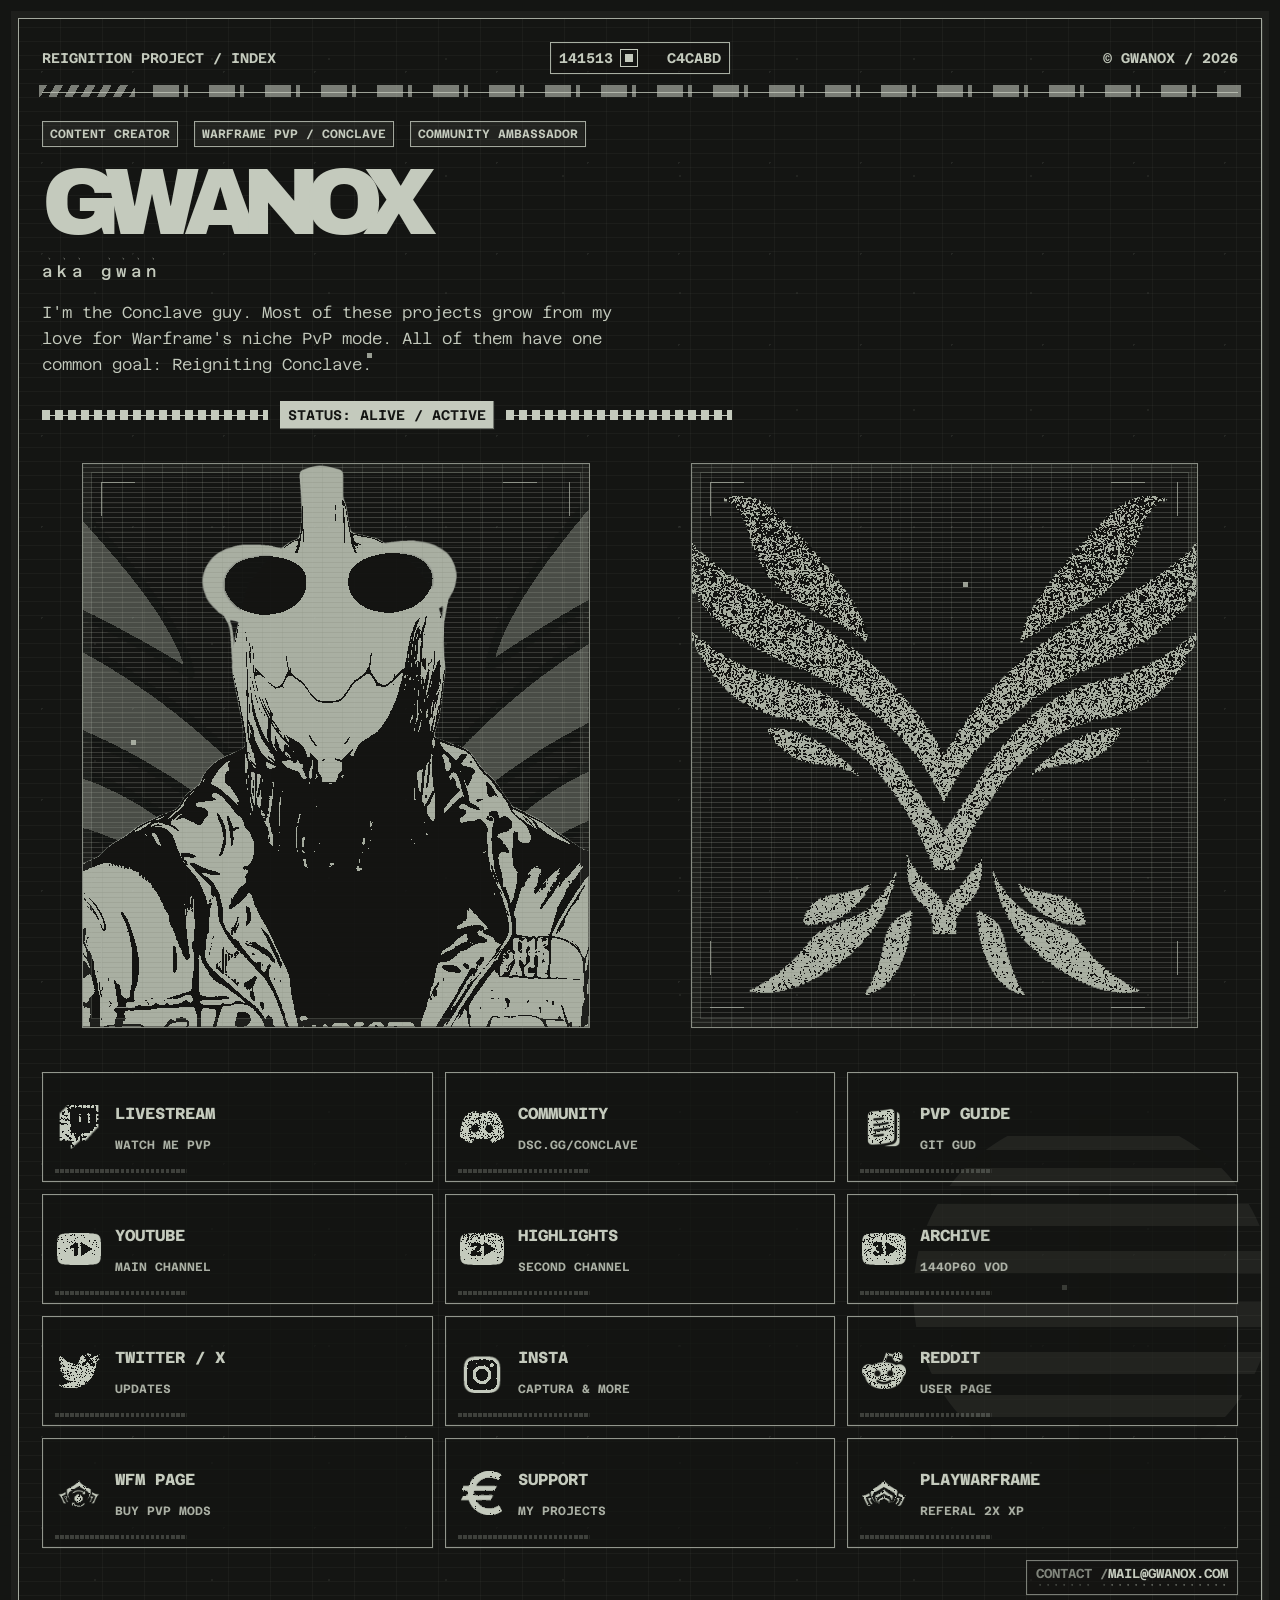
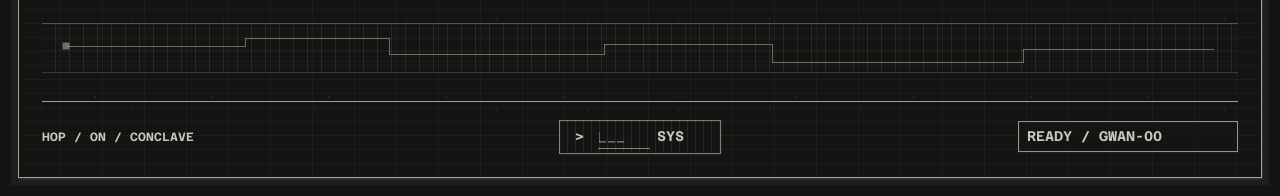
==== commit 5d2bbf9d: "Update logo" ====
--- a/index.html
+++ b/index.html
@@ -8,7 +8,7 @@
   <meta name="theme-color" content="#141513">
 
   <title>Gwanox - Warframe Conclave PvP Resources and Captura</title>
-  <meta name="description" content="Gwanox maintains Warframe Conclave PvP resources: a Conclave guide, live matches, video archives, Captura work, mod inventory, the Conclave Reignited Discord server and a Warframe referral.">
+  <meta name="description" content="Warframe Conclave content creator and ambassador: community projects, livestreams, videos, Conclave Reignited Discord and PvP guide + Captura.">
   <meta name="keywords" content="gwanox, gwan, gwan warframe, warframe pvp, warframe conclave, warframe conclave pvp, warframe conclave guide, warframe pvp guide, conclave mods, conclave discord, conclave reignited, warframe captura, captura artist, warframe market gwan, warframe pvp streamer">
   <meta name="subject" content="Warframe Conclave PvP resources, guides, streams and Captura by Gwanox">
   <meta name="classification" content="Warframe Conclave, Warframe PvP, gaming resources">
@@ -23,26 +23,26 @@
   <link rel="sitemap" type="application/xml" href="/sitemap.xml">
   <link rel="preload" as="font" href="assets/fonts/AzeretMono-Variable.ttf" type="font/ttf" crossorigin>
   <link rel="preload" as="font" href="assets/fonts/ArchivoBlack-Regular.ttf" type="font/ttf" crossorigin>
-  <link rel="preload" as="image" href="assets/logos/gwanox.jpg">
+  <link rel="preload" as="image" href="assets/logos/gwanox.png">
   <link rel="preload" as="image" href="assets/logos/conclave.png">
   <link rel="icon" type="image/svg+xml" href="data:image/svg+xml,%3Csvg xmlns='http://www.w3.org/2000/svg' viewBox='0 0 32 32'%3E%3Crect width='32' height='32' fill='%23141513'/%3E%3Cpath d='M7 7h18v4H7zm4 7h10v4H11zm-4 7h18v4H7z' fill='%23c4cabd'/%3E%3C/svg%3E">
-  <link rel="apple-touch-icon" href="assets/logos/gwanox.jpg">
+  <link rel="apple-touch-icon" href="assets/logos/gwanox.png">
 
   <meta property="og:type" content="website">
   <meta property="og:site_name" content="gwanox.com">
   <meta property="og:url" content="https://gwanox.com/">
-  <meta property="og:title" content="Gwanox - Warframe Conclave PvP Resources and Captura">
-  <meta property="og:description" content="Warframe Conclave PvP resources, live matches, video archives, Captura work, mod inventory, Conclave Reignited Discord access and a Warframe referral.">
+  <meta property="og:title" content="Gwanox - Conclave (Warframe PvP) and Captura">
+  <meta property="og:description" content="Warframe Conclave content creator and ambassador: community projects, livestreams, videos, Conclave Reignited Discord and PvP guide + Captura.">
   <meta property="og:locale" content="en_US">
-  <meta property="og:image" content="https://gwanox.com/assets/logos/gwanox.jpg">
+  <meta property="og:image" content="https://gwanox.com/assets/logos/gwanox.png">
   <meta property="og:image:alt" content="Gwanox avatar">
 
   <meta name="twitter:card" content="summary_large_image">
   <meta name="twitter:site" content="@_Gwanox">
   <meta name="twitter:creator" content="@_Gwanox">
-  <meta name="twitter:title" content="Gwanox - Warframe Conclave PvP Resources and Captura">
-  <meta name="twitter:description" content="Warframe Conclave PvP resources, live matches, video archives, Captura work, mod inventory, Conclave Reignited Discord access and a Warframe referral.">
-  <meta name="twitter:image" content="https://gwanox.com/assets/logos/gwanox.jpg">
+  <meta name="twitter:title" content="Gwanox - Conclave (Warframe PvP) and Captura">
+  <meta name="twitter:description" content="Warframe Conclave content creator and ambassador: community projects, livestreams, videos, Conclave Reignited Discord and PvP guide + Captura.">
+  <meta name="twitter:image" content="https://gwanox.com/assets/logos/gwanox.png">
   <meta name="twitter:image:alt" content="Gwanox avatar">
 
   <!-- [SEO JSON-LD] Keep the ItemList below in the same order as the visible link cards. -->
@@ -57,7 +57,7 @@
         "alternateName": ["Gwan", "_Gwanox", "-Gwanox"],
         "url": "https://gwanox.com/",
         "email": "mailto:mail@gwanox.com",
-        "image": "https://gwanox.com/assets/logos/gwanox.jpg",
+        "image": "https://gwanox.com/assets/logos/gwanox.png",
         "description": "Warframe Conclave PvP resource author, PvP streamer, Captura artist and Conclave mod seller.",
         "sameAs": [
           "https://www.twitch.tv/gwanox",
@@ -156,7 +156,7 @@
         ],
         "primaryImageOfPage": {
           "@type": "ImageObject",
-          "url": "https://gwanox.com/assets/logos/gwanox.jpg",
+          "url": "https://gwanox.com/assets/logos/gwanox.png",
           "caption": "Gwanox avatar"
         }
       },
@@ -396,7 +396,7 @@
 
             <div class="image-array">
               <figure class="portrait">
-                <img class="photo-filter" src="assets/logos/gwanox.jpg" alt="Gwanox avatar" width="400" height="400" decoding="async">
+                <img class="photo-filter" src="assets/logos/gwanox.png" alt="Gwanox avatar" width="400" height="400" decoding="async">
                 <figcaption class="sr-only">Gwanox avatar processed through a two-color retro image filter.</figcaption>
               </figure>
               <figure class="sigil-box">
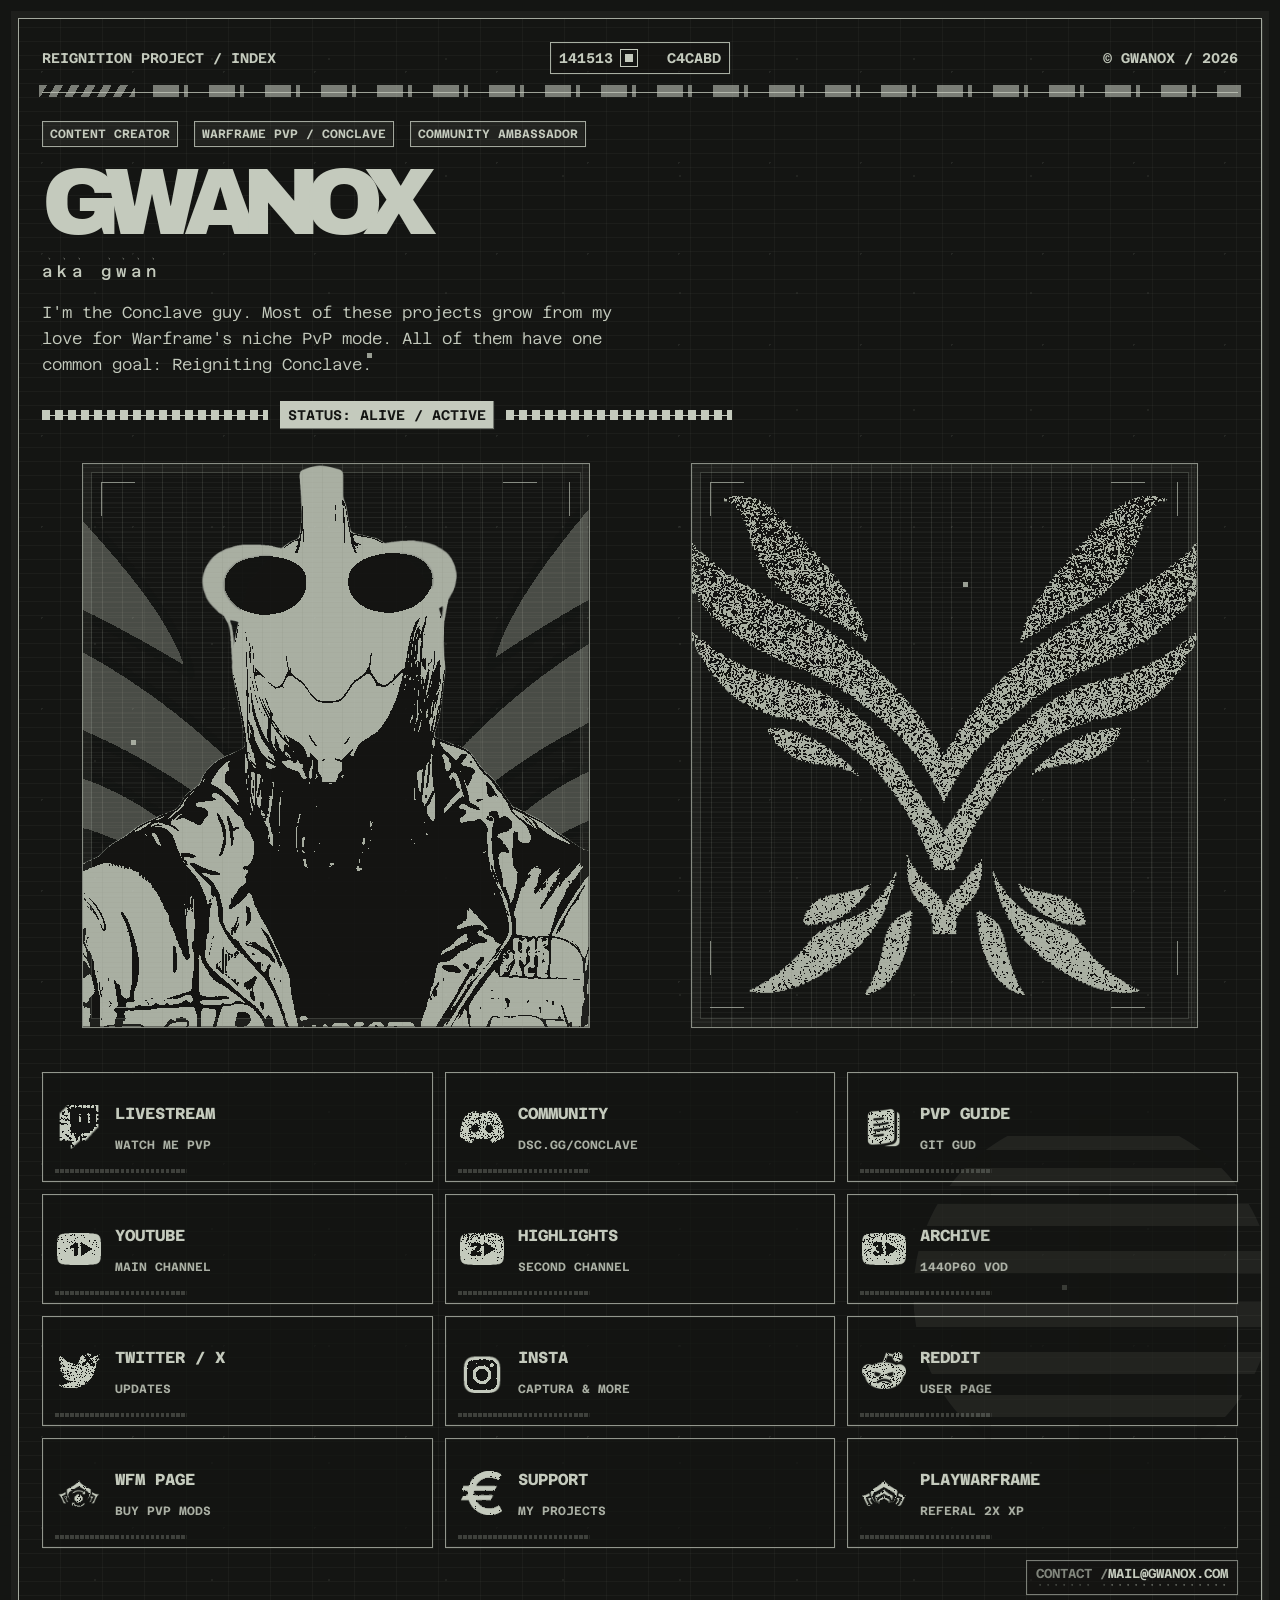
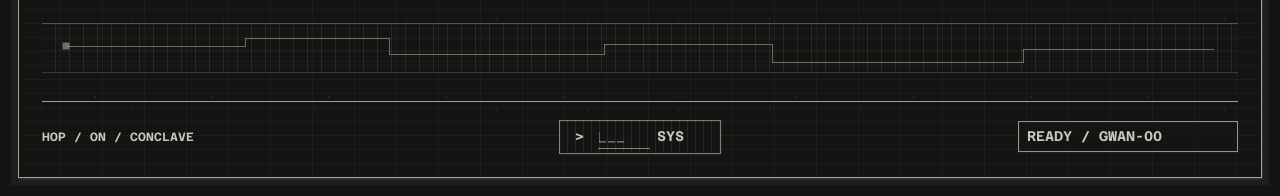
==== commit d437932f: "Add files via upload" ====
--- a/index.html
+++ b/index.html
@@ -139,6 +139,7 @@
         "url": "https://gwanox.com/",
         "name": "Gwanox",
         "isPartOf": {"@id": "https://gwanox.com/#website"},
+        "mainEntity": {"@id": "https://gwanox.com/#person"},
         "about": {"@id": "https://gwanox.com/#person"},
         "keywords": ["Warframe Conclave", "Warframe PvP", "Warframe Conclave guide", "Warframe PvP guide", "Conclave Reignited", "Conclave mods", "Warframe Captura"],
         "mentions": [
--- a/assets/css/site.css
+++ b/assets/css/site.css
@@ -810,8 +810,8 @@
 .portrait::before,
 .sigil-box::before {
   background:
-    repeating-linear-gradient(0deg, transparent 0 4px, rgba(var(--fg-rgb), .24) 4px 5px),
-    repeating-linear-gradient(90deg, transparent 0 19px, rgba(var(--fg-rgb), .16) 19px 20px);
+    repeating-linear-gradient(0deg, transparent 0 4px, rgba(var(--fg-rgb), .07) 4px 5px),
+    repeating-linear-gradient(90deg, transparent 0 19px, rgba(var(--fg-rgb), .15) 19px 20px);
   mix-blend-mode: normal;
 }
 
